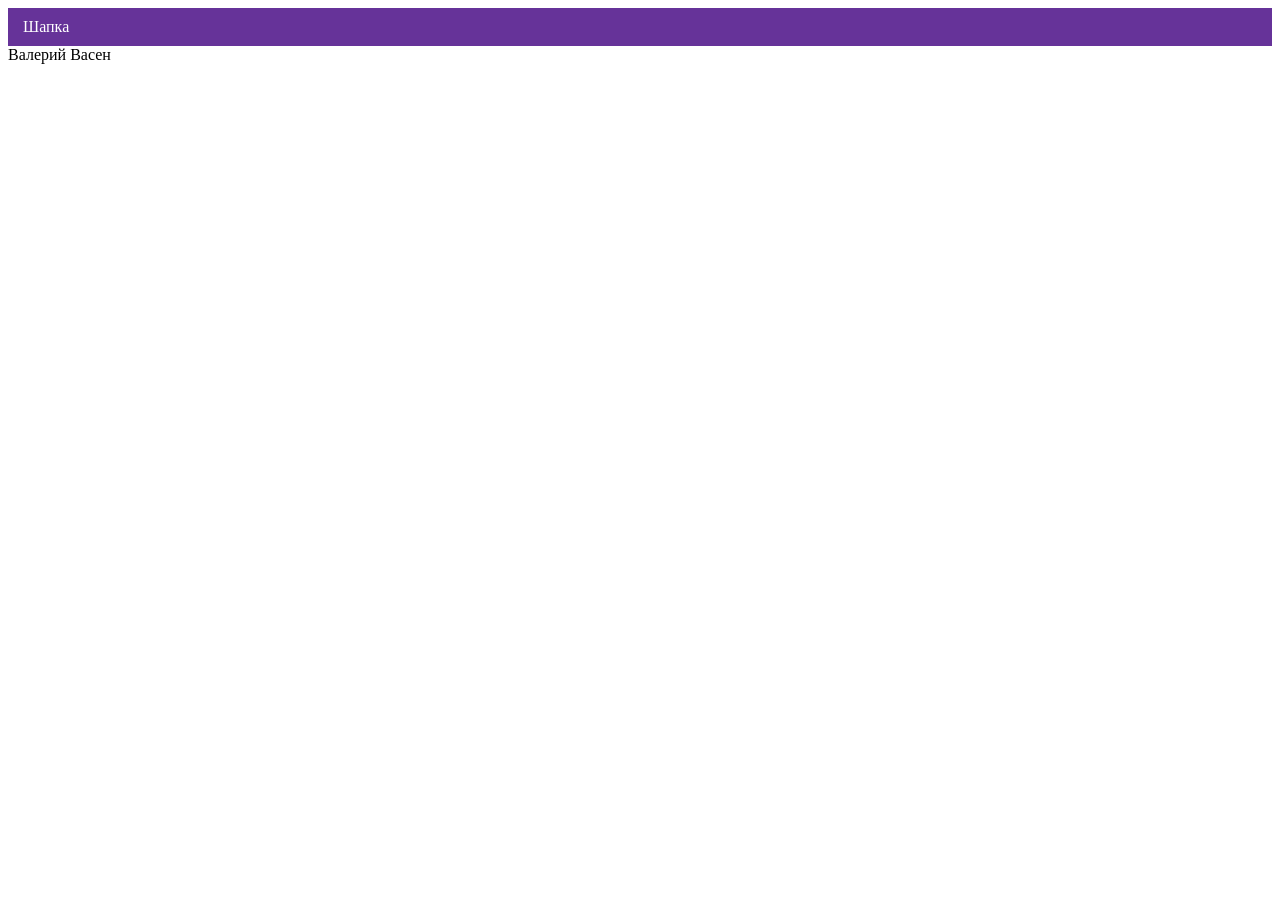
==== index.html @ cea93783 "Deploying to gh-pages from @ VASEN/367467-cat-energy-31@05f3ab53c8e9a0fcb67a0a46f48342e98d4b4947 🚀" ====
<!DOCTYPE html><html class="page" lang="ru"><head><meta charset="UTF-8"><title>Название проекта</title><meta name="viewport" content="width=device-width,initial-scale=1"><link rel="stylesheet" href="styles/styles.css"><script src="scripts/index.js" defer="defer"></script></head><body class="page__body"><header class="header">Шапка</header>Валерий Васен</body></html>
---- styles/styles.css ----
.header{color:#fff;background-color:#639;padding:10px 15px}
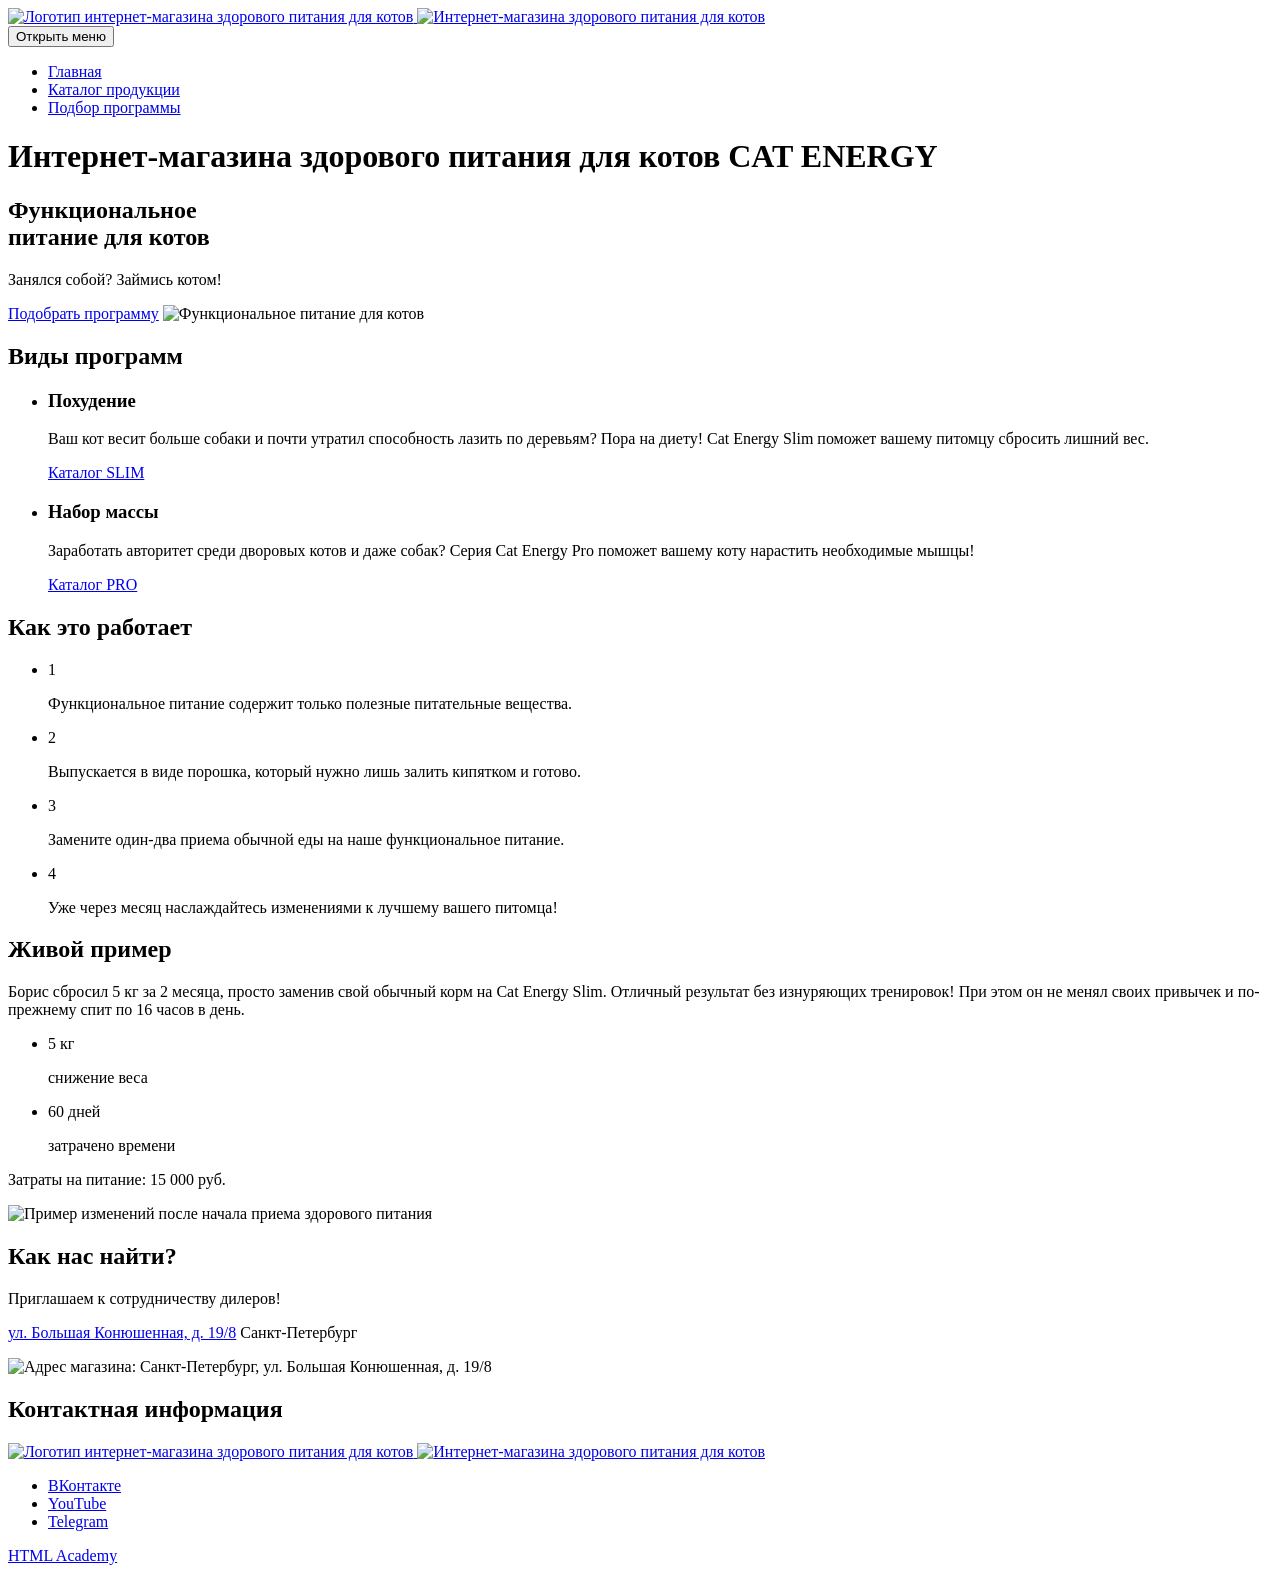
==== commit ba5033d0: "Deploying to gh-pages from @ VASEN/367467-cat-energy-31@fb0a70d2eb43302dc2d4ee3db1f9564fb17e5fbb 🚀" ====
--- a/index.html
+++ b/index.html
@@ -1 +1 @@
-<!DOCTYPE html><html class="page" lang="ru"><head><meta charset="UTF-8"><title>Название проекта</title><meta name="viewport" content="width=device-width,initial-scale=1"><link rel="stylesheet" href="styles/styles.css"><script src="scripts/index.js" defer="defer"></script></head><body class="page__body"><header class="header">Шапка</header>Валерий Васен</body></html>+<!DOCTYPE html><html class="page" lang="ru"><head><meta charset="UTF-8"><title>Интернет-магазин здорового питания для котов CAT ENERGY</title><meta name="viewport" content="width=device-width,initial-scale=1"><link rel="stylesheet" href="styles/styles.css"><script src="scripts/index.js" defer="defer"></script></head><body class="page__body"><header class="main-header"><div class="main-header__wrapper"><a class="main-header__logo logo" href="#"><img class="logo__image" src="#" width="33" height="36" alt="Логотип интернет-магазина здорового питания для котов"> <img class="logo__title" src="#" width="101" height="18" alt="Интернет-магазина здорового питания для котов"></a><nav class="main-nav"><button class="main-nav__toggle" type="button"><span class="visually-hidden">Открыть меню</span></button><ul class="main-nav__list"><li class="main-nav__item"><a class="main-nav__link main-nav__link--current" href="#">Главная</a></li><li class="main-nav__item"><a class="main-nav__link" href="catalog.html">Каталог продукции</a></li><li class="main-nav__item"><a class="main-nav__link" href="#">Подбор программы</a></li></ul></nav></div></header><main class="main-content"><h1 class="visually-hidden">Интернет-магазина здорового питания для котов CAT ENERGY</h1><section class="hero"><div class="hero__wrapper"><h2 class="hero__title">Функциональное<br>питание для котов</h2><p class="hero__text">Занялся собой? Займись котом!</p><a class="button" href="#">Подобрать программу</a> <img class="hero__image" src="#" width="280" height="270" alt="Функциональное питание для котов"></div></section><section class="programs"><div class="programs__wrapper"><h2 class="visually-hidden">Виды программ</h2><ul class="programs__list"><li class="programs__item"><h3 class="programs__title">Похудение</h3><p class="programs__text">Ваш кот весит больше собаки и почти утратил способность лазить по деревьям? Пора на диету! Cat Energy Slim поможет вашему питомцу сбросить лишний вес.</p><a class="programs__button" href="#">Каталог SLIM</a></li><li class="programs__item"><h3 class="programs__title">Набор массы</h3><p class="programs__text">Заработать авторитет среди дворовых котов и даже собак? Серия Cat Energy Pro поможет вашему коту нарастить необходимые мышцы!</p><a class="programs__button" href="#">Каталог PRO</a></li></ul></div></section><section class="description"><div class="description__wrapper"><h2 class="description__title">Как это работает</h2><ul class="description__list"><li class="description__item"><span class="description__number">1</span><p class="description__text">Функциональное питание содержит только полезные питательные вещества.</p></li><li class="description__item"><span class="description__number">2</span><p class="description__text">Выпускается в виде порошка, который нужно лишь залить кипятком и готово.</p></li><li class="description__item"><span class="description__number">3</span><p class="description__text">Замените один-два приема обычной еды на наше функциональное питание.</p></li><li class="description__item"><span class="description__number">4</span><p class="description__text">Уже через месяц наслаждайтесь изменениями к лучшему вашего питомца!</p></li></ul></div></section><section class="example"><div class="example__wrapper"><h2 class="example__title">Живой пример</h2><p class="example__text">Борис сбросил 5 кг за 2 месяца, просто заменив свой обычный корм на Cat Energy Slim. Отличный результат без изнуряющих тренировок! При этом он не менял своих привычек и по-прежнему спит по 16 часов в день.</p><div class="example__information"><ul class="example__information-list"><li class="example__information-item"><span class="example__information-value">5 кг</span><p class="example__information-label">снижение веса</p></li><li class="example__information-item"><span class="example__information-value">60 дней</span><p class="example__information-label">затрачено времени</p></li></ul><p class="example__cost">Затраты на питание: 15 000 руб.</p></div><div class="example__slider slider"><img class="slider__image" src="#" width="280" height="256" alt="Пример изменений после начала приема здорового питания"></div></div></section></main><footer class="main-footer"><section class="map"><div class="map__wrapper"><h2 class="visually-hidden">Как нас найти?</h2><div class="map__content"><p class="map__text">Приглашаем к сотрудничеству дилеров!</p><p class="map__adress"><a class="map__coordinates" href="#">ул. Большая Конюшенная, д. 19/8</a> <span class="map__city">Санкт-Петербург</span></p></div><img class="map__image" src="#" width="320" height="362" alt="Адрес магазина: Санкт-Петербург, ул. Большая Конюшенная, д. 19/8"></div></section><section class="information"><div class="wrapper"><h2 class="visually-hidden">Контактная информация</h2><div class="information__section"><a class="information__logo logo" href="#"><img class="logo__image" src="#" width="33" height="36" alt="Логотип интернет-магазина здорового питания для котов"> <img class="logo__title" src="#" width="101" height="18" alt="Интернет-магазина здорового питания для котов"></a></div><div class="information__section"><ul class="social-list"><li class="social-list__item"><a class="social-list__link" href="#">ВКонтакте</a></li><li class="social-list__item"><a class="social-list__link" href="#">YouTube</a></li><li class="social-list__item"><a class="social-list__link" href="#">Telegram</a></li></ul></div><div class="information__section"><a class="information__copyright" href="https://htmlacademy.ru/intensive/adaptive">HTML Academy</a></div></div></section></footer></body></html>
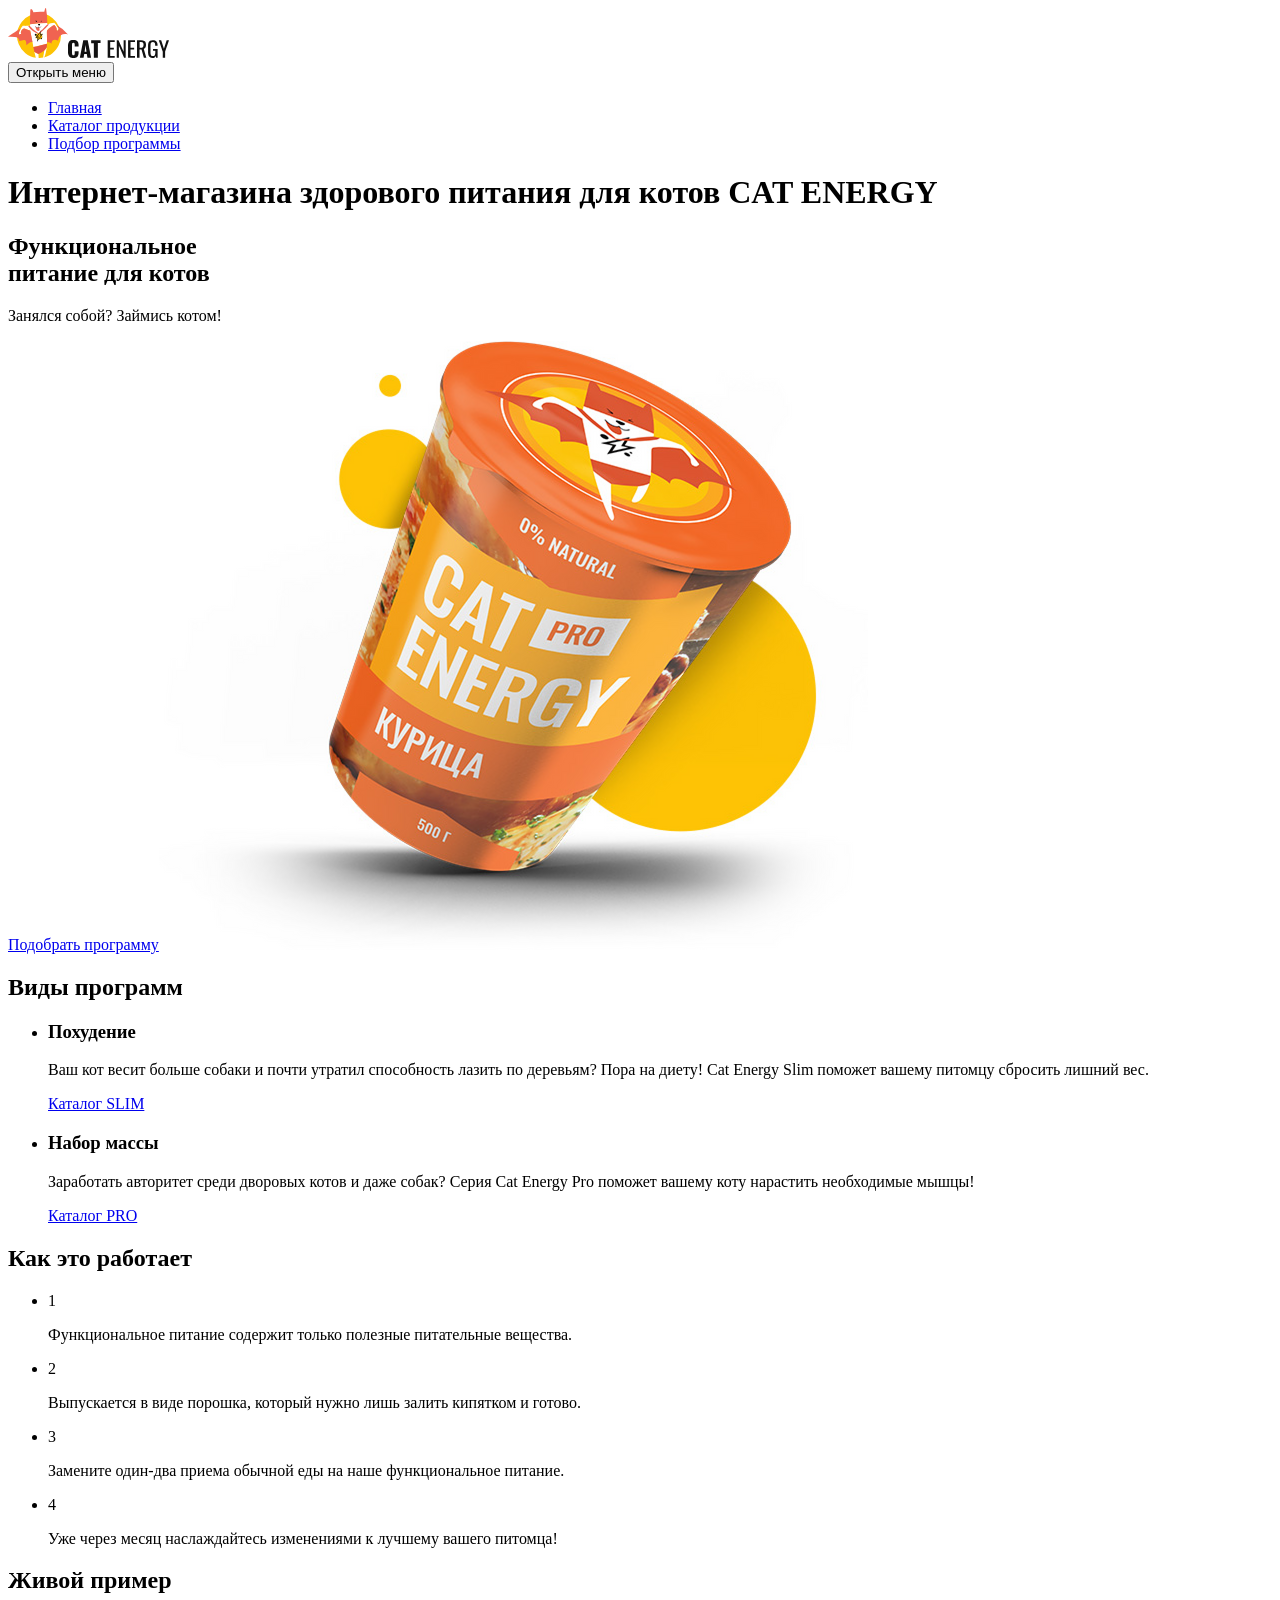
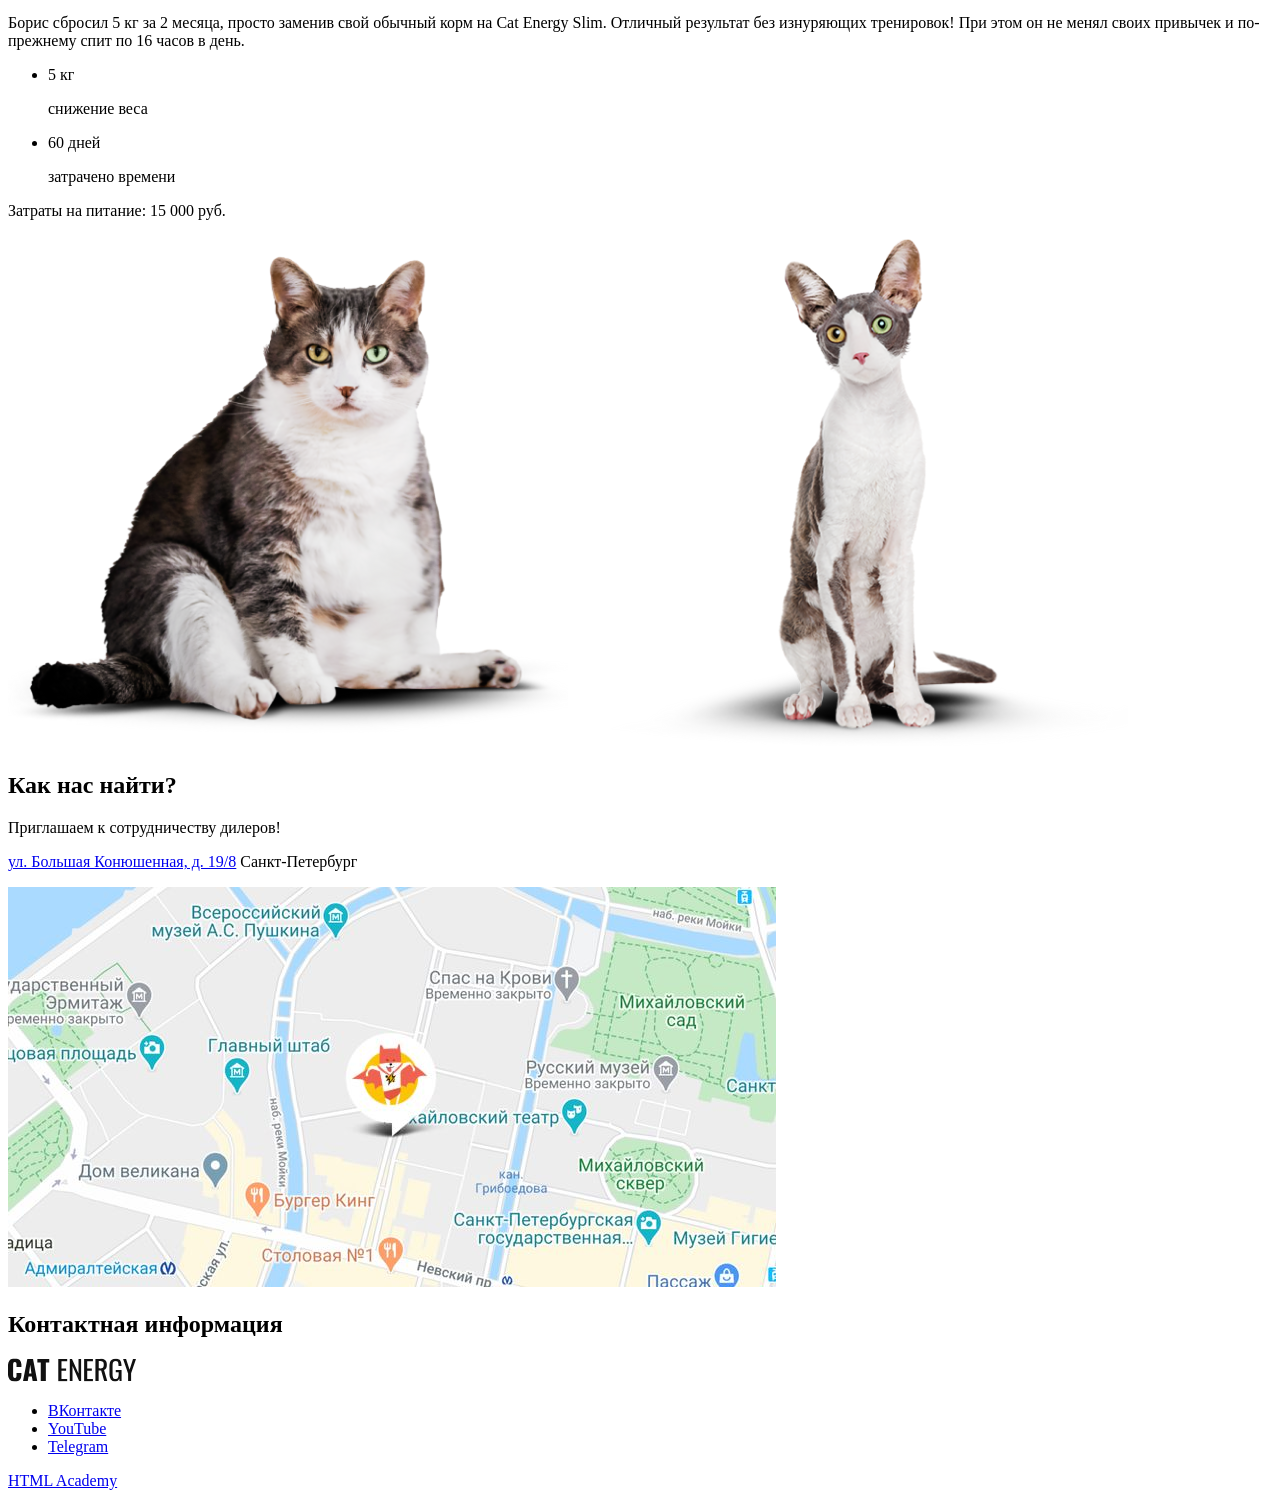
==== commit 642c91cd: "Deploying to gh-pages from @ VASEN/367467-cat-energy-31@aa758ada9e90ba3f2adc4ea0f7467de3fb6b3483 🚀" ====
--- a/index.html
+++ b/index.html
@@ -1 +1 @@
-<!DOCTYPE html><html class="page" lang="ru"><head><meta charset="UTF-8"><title>Интернет-магазин здорового питания для котов CAT ENERGY</title><meta name="viewport" content="width=device-width,initial-scale=1"><link rel="stylesheet" href="styles/styles.css"><script src="scripts/index.js" defer="defer"></script></head><body class="page__body"><header class="main-header"><div class="main-header__wrapper"><a class="main-header__logo logo" href="#"><img class="logo__image" src="#" width="33" height="36" alt="Логотип интернет-магазина здорового питания для котов"> <img class="logo__title" src="#" width="101" height="18" alt="Интернет-магазина здорового питания для котов"></a><nav class="main-nav"><button class="main-nav__toggle" type="button"><span class="visually-hidden">Открыть меню</span></button><ul class="main-nav__list"><li class="main-nav__item"><a class="main-nav__link main-nav__link--current" href="#">Главная</a></li><li class="main-nav__item"><a class="main-nav__link" href="catalog.html">Каталог продукции</a></li><li class="main-nav__item"><a class="main-nav__link" href="#">Подбор программы</a></li></ul></nav></div></header><main class="main-content"><h1 class="visually-hidden">Интернет-магазина здорового питания для котов CAT ENERGY</h1><section class="hero"><div class="hero__wrapper"><h2 class="hero__title">Функциональное<br>питание для котов</h2><p class="hero__text">Занялся собой? Займись котом!</p><a class="button" href="#">Подобрать программу</a> <img class="hero__image" src="#" width="280" height="270" alt="Функциональное питание для котов"></div></section><section class="programs"><div class="programs__wrapper"><h2 class="visually-hidden">Виды программ</h2><ul class="programs__list"><li class="programs__item"><h3 class="programs__title">Похудение</h3><p class="programs__text">Ваш кот весит больше собаки и почти утратил способность лазить по деревьям? Пора на диету! Cat Energy Slim поможет вашему питомцу сбросить лишний вес.</p><a class="programs__button" href="#">Каталог SLIM</a></li><li class="programs__item"><h3 class="programs__title">Набор массы</h3><p class="programs__text">Заработать авторитет среди дворовых котов и даже собак? Серия Cat Energy Pro поможет вашему коту нарастить необходимые мышцы!</p><a class="programs__button" href="#">Каталог PRO</a></li></ul></div></section><section class="description"><div class="description__wrapper"><h2 class="description__title">Как это работает</h2><ul class="description__list"><li class="description__item"><span class="description__number">1</span><p class="description__text">Функциональное питание содержит только полезные питательные вещества.</p></li><li class="description__item"><span class="description__number">2</span><p class="description__text">Выпускается в виде порошка, который нужно лишь залить кипятком и готово.</p></li><li class="description__item"><span class="description__number">3</span><p class="description__text">Замените один-два приема обычной еды на наше функциональное питание.</p></li><li class="description__item"><span class="description__number">4</span><p class="description__text">Уже через месяц наслаждайтесь изменениями к лучшему вашего питомца!</p></li></ul></div></section><section class="example"><div class="example__wrapper"><h2 class="example__title">Живой пример</h2><p class="example__text">Борис сбросил 5 кг за 2 месяца, просто заменив свой обычный корм на Cat Energy Slim. Отличный результат без изнуряющих тренировок! При этом он не менял своих привычек и по-прежнему спит по 16 часов в день.</p><div class="example__information"><ul class="example__information-list"><li class="example__information-item"><span class="example__information-value">5 кг</span><p class="example__information-label">снижение веса</p></li><li class="example__information-item"><span class="example__information-value">60 дней</span><p class="example__information-label">затрачено времени</p></li></ul><p class="example__cost">Затраты на питание: 15 000 руб.</p></div><div class="example__slider slider"><img class="slider__image" src="#" width="280" height="256" alt="Пример изменений после начала приема здорового питания"></div></div></section></main><footer class="main-footer"><section class="map"><div class="map__wrapper"><h2 class="visually-hidden">Как нас найти?</h2><div class="map__content"><p class="map__text">Приглашаем к сотрудничеству дилеров!</p><p class="map__adress"><a class="map__coordinates" href="#">ул. Большая Конюшенная, д. 19/8</a> <span class="map__city">Санкт-Петербург</span></p></div><img class="map__image" src="#" width="320" height="362" alt="Адрес магазина: Санкт-Петербург, ул. Большая Конюшенная, д. 19/8"></div></section><section class="information"><div class="wrapper"><h2 class="visually-hidden">Контактная информация</h2><div class="information__section"><a class="information__logo logo" href="#"><img class="logo__image" src="#" width="33" height="36" alt="Логотип интернет-магазина здорового питания для котов"> <img class="logo__title" src="#" width="101" height="18" alt="Интернет-магазина здорового питания для котов"></a></div><div class="information__section"><ul class="social-list"><li class="social-list__item"><a class="social-list__link" href="#">ВКонтакте</a></li><li class="social-list__item"><a class="social-list__link" href="#">YouTube</a></li><li class="social-list__item"><a class="social-list__link" href="#">Telegram</a></li></ul></div><div class="information__section"><a class="information__copyright" href="https://htmlacademy.ru/intensive/adaptive">HTML Academy</a></div></div></section></footer></body></html>+<!DOCTYPE html><html class="page" lang="ru"><head><meta charset="UTF-8"><title>Интернет-магазин здорового питания для котов CAT ENERGY</title><meta name="viewport" content="width=device-width,initial-scale=1"><link rel="icon" sizes="32x32" href="favicons/favicon-32x32.png"><link rel="icon" sizes="16x16" href="favicons/favicon-16x16.png"><link rel="manifest" href="favicons/manifest.webmanifest"><link rel="icon" href="favicons/favicon-svg.svg" type="image/svg+xml"><link rel="mask-icon" href="favicons/safari-pinned-tab.svg"><link rel="apple-touch-icon" sizes="180x180" href="favicons/apple-touch-icon.png"><link rel="stylesheet" href="styles/styles.css"><script src="scripts/index.js" defer="defer"></script></head><body class="page__body"><header class="main-header"><div class="main-header__wrapper"><a class="main-header__logo logo" href="#"><picture><source type="image/svg+xml" media="(min-width: 1440px)" srcset="images/logo-image-desktop.svg"><source type="image/svg+xml" media="(min-width: 768px)" srcset="images/logo-image-tablet.svg" width="60" height="50"><img class="logo__image" src="images/logo-image-mobile.svg" width="33" height="36" alt="Логотип интернет-магазина здорового питания для котов"></picture><img class="logo__title" src="images/logo-text.svg" width="101" height="18" alt="Интернет-магазина здорового питания для котов"></a><nav class="main-nav"><button class="main-nav__toggle" type="button"><span class="visually-hidden">Открыть меню</span></button><ul class="main-nav__list"><li class="main-nav__item"><a class="main-nav__link main-nav__link--current" href="#">Главная</a></li><li class="main-nav__item"><a class="main-nav__link" href="catalog.html">Каталог продукции</a></li><li class="main-nav__item"><a class="main-nav__link" href="#">Подбор программы</a></li></ul></nav></div></header><main class="main-content"><h1 class="visually-hidden">Интернет-магазина здорового питания для котов CAT ENERGY</h1><section class="hero"><div class="hero__wrapper"><h2 class="hero__title">Функциональное<br>питание для котов</h2><p class="hero__text">Занялся собой? Займись котом!</p><a class="button" href="#">Подобрать программу</a><picture><source type="image/png" media="(min-width: 1440px)" srcset="images/hero-image-desktop@1x.png, images/hero-image-desktop@2x.png 2x" width="552" height="499"><source type="image/png" media="(min-width: 768px)" srcset="images/hero-image-tablet@1x.png, images/hero-image-tablet@2x.png 2x" width="709" height="609"><img class="hero__image" src="images/hero-image-mobile@1x.png" srcset="images/hero-image-mobile@2x.png 2x" width="280" height="270" alt="Функциональное питание для котов"></picture></div></section><section class="programs"><div class="programs__wrapper"><h2 class="visually-hidden">Виды программ</h2><ul class="programs__list"><li class="programs__item"><h3 class="programs__title">Похудение</h3><p class="programs__text">Ваш кот весит больше собаки и почти утратил способность лазить по деревьям? Пора на диету! Cat Energy Slim поможет вашему питомцу сбросить лишний вес.</p><a class="programs__button" href="#">Каталог SLIM</a></li><li class="programs__item"><h3 class="programs__title">Набор массы</h3><p class="programs__text">Заработать авторитет среди дворовых котов и даже собак? Серия Cat Energy Pro поможет вашему коту нарастить необходимые мышцы!</p><a class="programs__button" href="#">Каталог PRO</a></li></ul></div></section><section class="description"><div class="description__wrapper"><h2 class="description__title">Как это работает</h2><ul class="description__list"><li class="description__item"><span class="description__number">1</span><p class="description__text">Функциональное питание содержит только полезные питательные вещества.</p></li><li class="description__item"><span class="description__number">2</span><p class="description__text">Выпускается в виде порошка, который нужно лишь залить кипятком и готово.</p></li><li class="description__item"><span class="description__number">3</span><p class="description__text">Замените один-два приема обычной еды на наше функциональное питание.</p></li><li class="description__item"><span class="description__number">4</span><p class="description__text">Уже через месяц наслаждайтесь изменениями к лучшему вашего питомца!</p></li></ul></div></section><section class="example"><div class="example__wrapper"><h2 class="example__title">Живой пример</h2><p class="example__text">Борис сбросил 5 кг за 2 месяца, просто заменив свой обычный корм на Cat Energy Slim. Отличный результат без изнуряющих тренировок! При этом он не менял своих привычек и по-прежнему спит по 16 часов в день.</p><div class="example__information"><ul class="example__information-list"><li class="example__information-item"><span class="example__information-value">5 кг</span><p class="example__information-label">снижение веса</p></li><li class="example__information-item"><span class="example__information-value">60 дней</span><p class="example__information-label">затрачено времени</p></li></ul><p class="example__cost">Затраты на питание: 15 000 руб.</p></div><div class="example__slider slider"><picture><source type="image/png" media="(min-width: 768px)" srcset="images/slider-before@1x.png, images/slider-before@2x.png 2x" width="560" height="512"><img class="slider__image slider__image--before" src="images/slider-before-mobile@1x.png" srcset="images/slider-before-mobile@2x.png 2x" width="280" height="256" alt="Пример изменений после начала приема здорового питания"></picture><picture><source type="image/png" media="(min-width: 768px)" srcset="images/slider-after@1x.png, images/slider-after@2x.png 2x" width="560" height="512"><img class="slider__image slider__image--after" src="images/slider-after-mobile@1x.png" srcset="images/slider-after-mobile@2x.png 2x" width="280" height="256" alt="Пример изменений после начала приема здорового питания"></picture></div></div></section></main><footer class="main-footer"><section class="map"><div class="map__wrapper"><h2 class="visually-hidden">Как нас найти?</h2><div class="map__content"><p class="map__text">Приглашаем к сотрудничеству дилеров!</p><p class="map__adress"><a class="map__coordinates" href="#">ул. Большая Конюшенная, д. 19/8</a> <span class="map__city">Санкт-Петербург</span></p></div><picture><source type="image/jpeg" media="(min-width: 1440px)" srcset="images/map@1x.jpg, images/map@2x.jpg 2x" width="1440" height="400"><source type="image/jpeg" media="(min-width: 768px)" srcset="images/map-tablet@1x.jpg, images/map-tablet@2x.jpg 2x" width="768" height="400"><img class="map__image" src="images/map-mobile@1x.jpg" srcset="images/map-mobile@2x.jpg 2x" width="320" height="362" alt="Адрес магазина: Санкт-Петербург, ул. Большая Конюшенная, д. 19/8"></picture></div></section><section class="information"><div class="wrapper"><h2 class="visually-hidden">Контактная информация</h2><div class="information__section"><a class="information__logo logo" href="#"><img class="logo__title" src="images/logo-text.svg" width="128" height="24" alt="Интернет-магазина здорового питания для котов"></a></div><div class="information__section"><ul class="social-list"><li class="social-list__item"><a class="social-list__link" href="#">ВКонтакте</a></li><li class="social-list__item"><a class="social-list__link" href="#">YouTube</a></li><li class="social-list__item"><a class="social-list__link" href="#">Telegram</a></li></ul></div><div class="information__section"><a class="information__copyright" href="https://htmlacademy.ru/intensive/adaptive">HTML Academy</a></div></div></section></footer></body></html>
--- a/styles/styles.css
+++ b/styles/styles.css
@@ -1 +1 @@
-.header{color:#fff;background-color:#639;padding:10px 15px}+.header{color:#fff;background-color:#639;padding:10px 15px}@media (width>=1440px){.logo__title{width:118px;height:21px}}
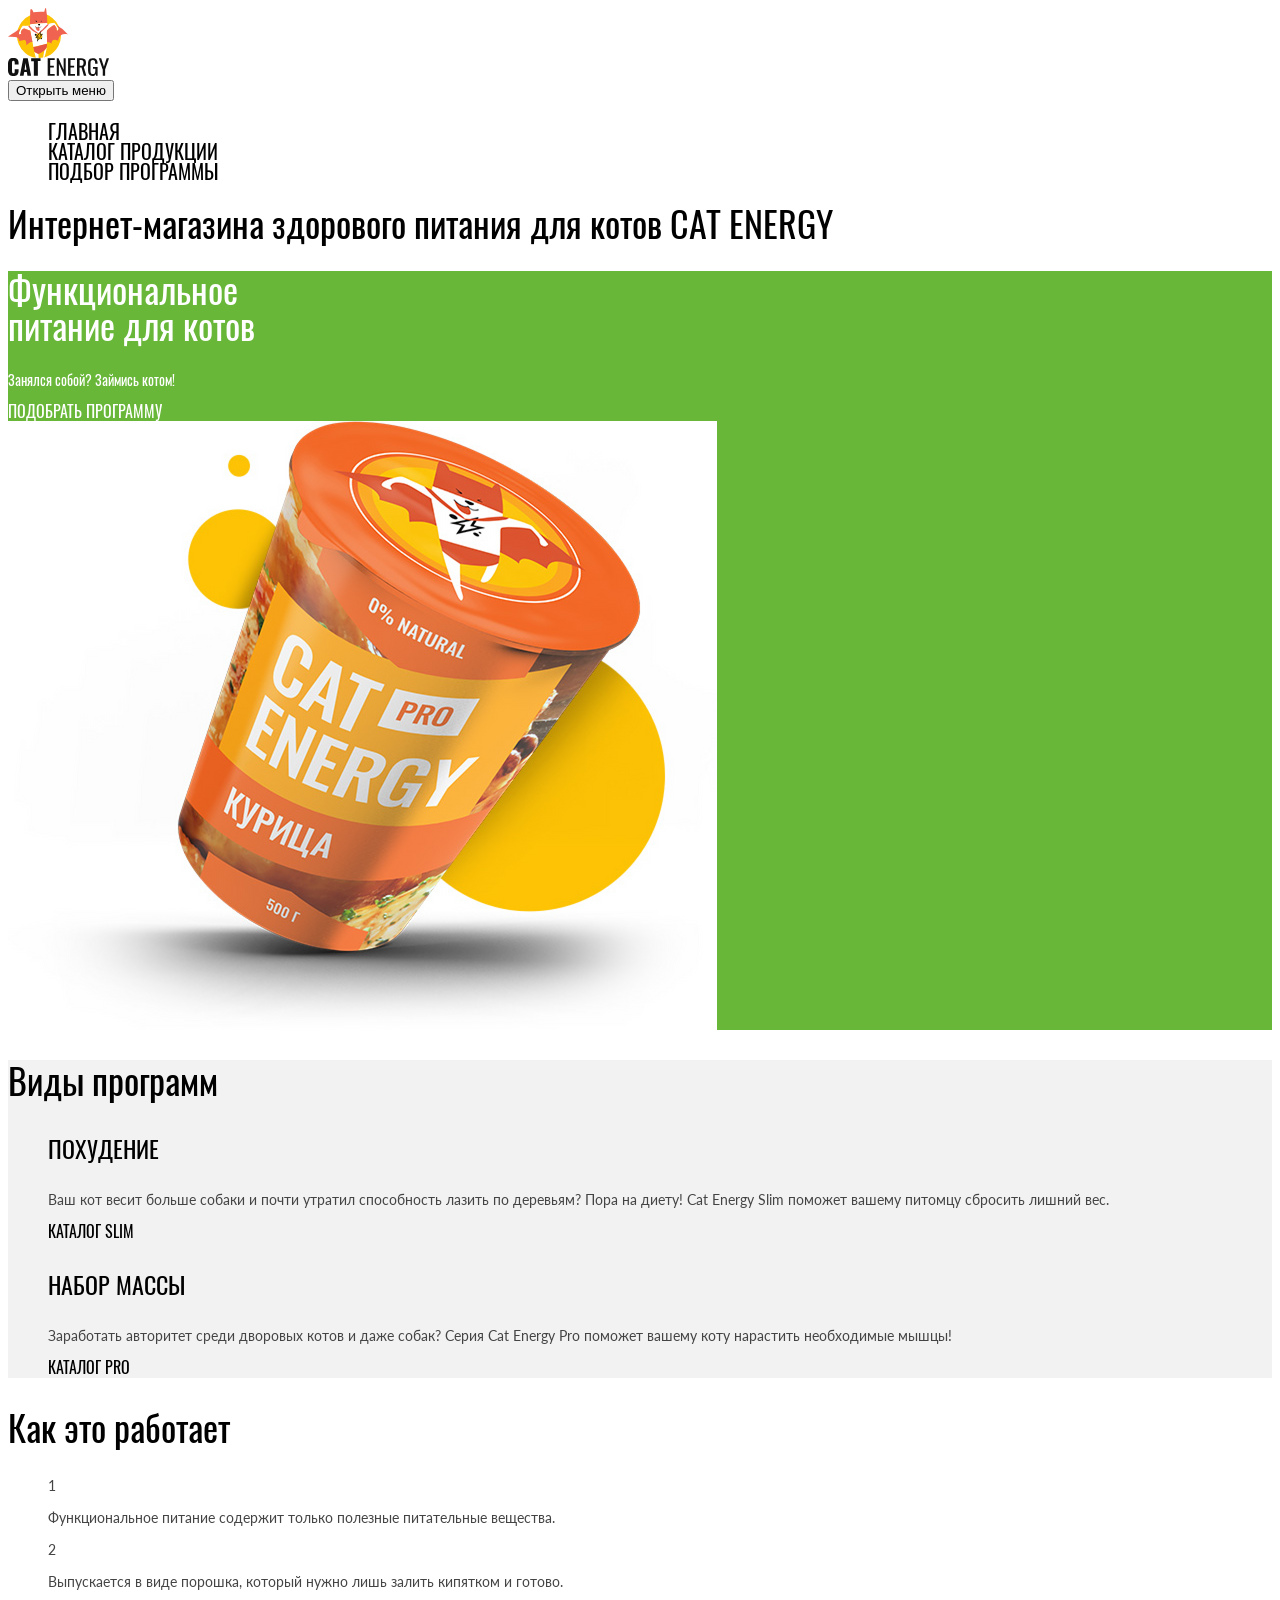
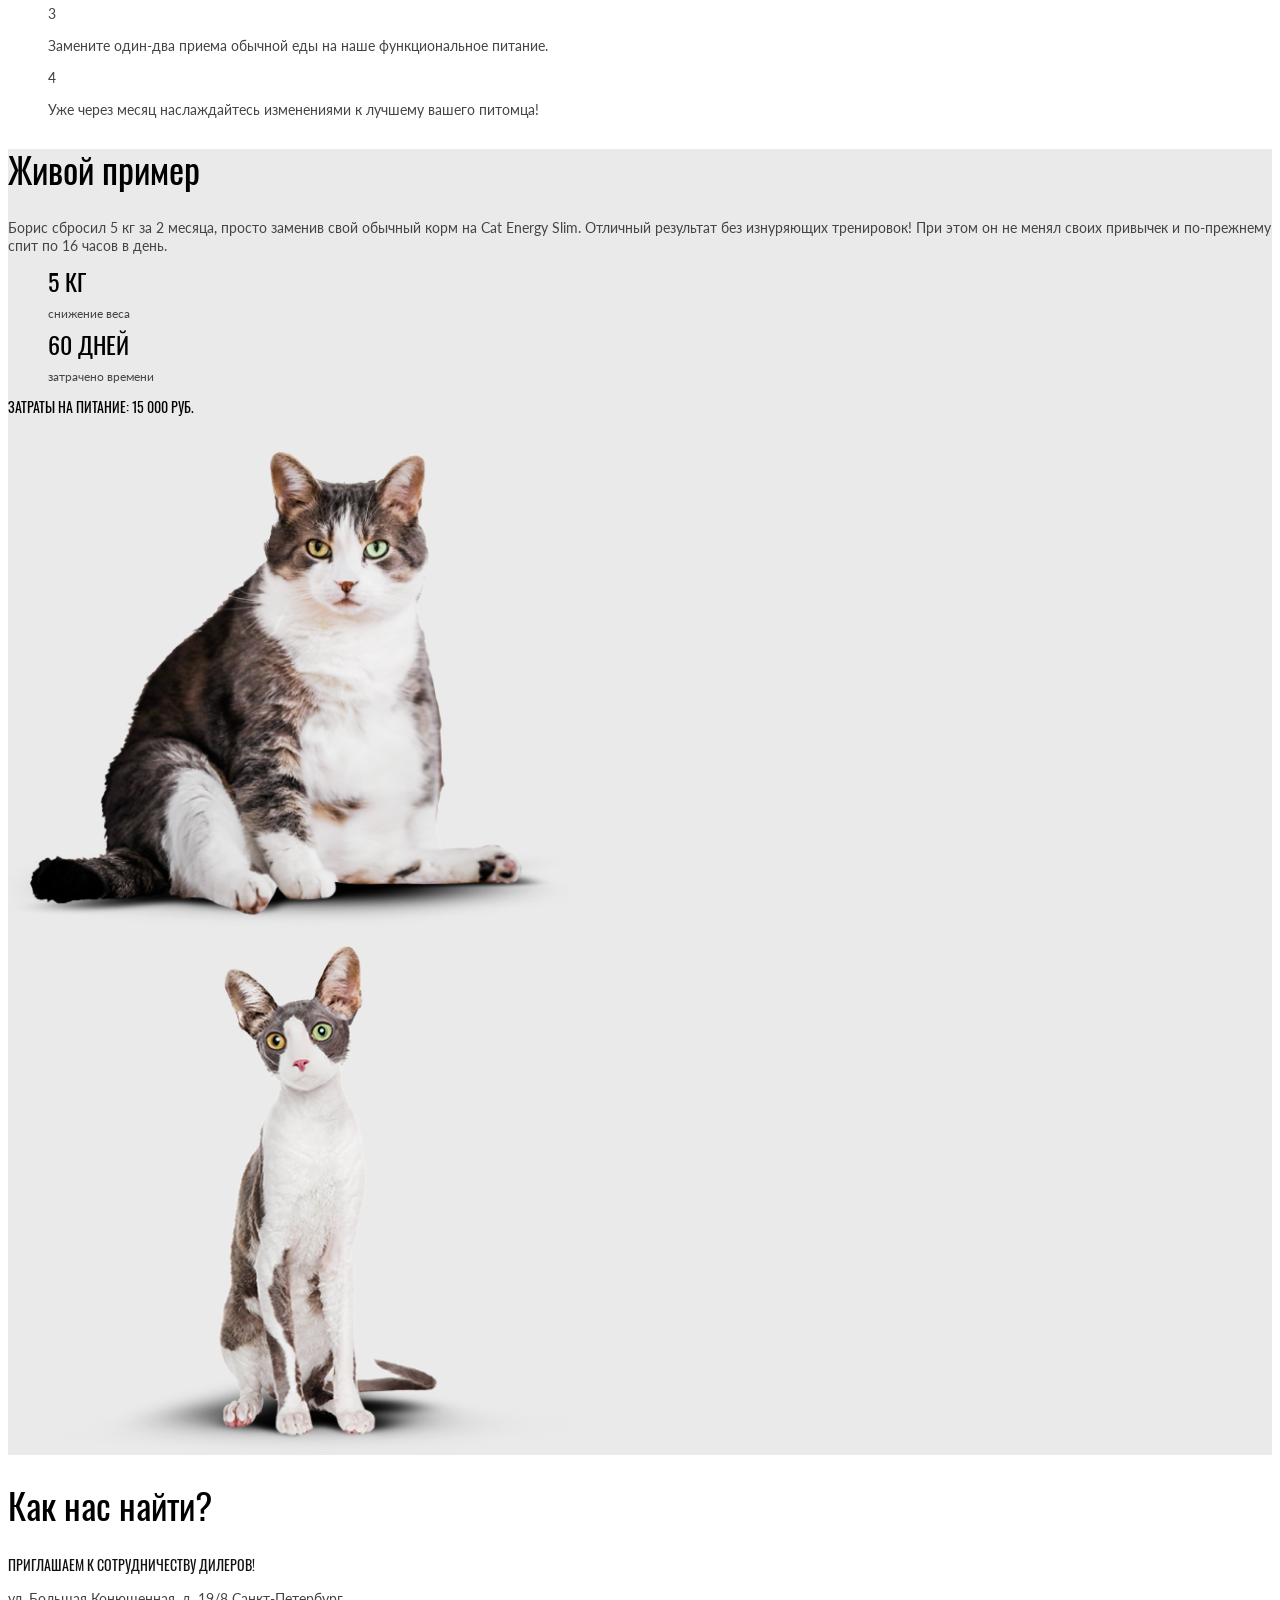
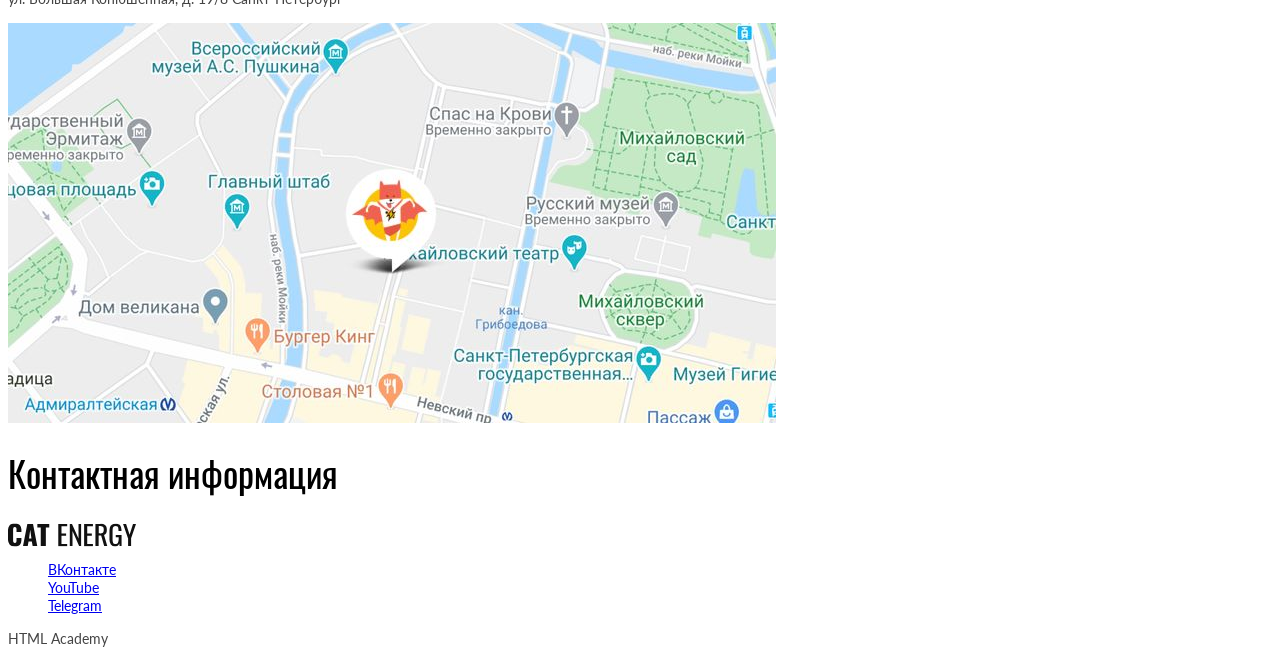
==== commit f50cca92: "Deploying to gh-pages from @ VASEN/367467-cat-energy-31@7f1564db93f5da9c02af5f74f9957cc10368e689 🚀" ====
--- a/index.html
+++ b/index.html
@@ -1 +1 @@
-<!DOCTYPE html><html class="page" lang="ru"><head><meta charset="UTF-8"><title>Интернет-магазин здорового питания для котов CAT ENERGY</title><meta name="viewport" content="width=device-width,initial-scale=1"><link rel="icon" sizes="32x32" href="favicons/favicon-32x32.png"><link rel="icon" sizes="16x16" href="favicons/favicon-16x16.png"><link rel="manifest" href="favicons/manifest.webmanifest"><link rel="icon" href="favicons/favicon-svg.svg" type="image/svg+xml"><link rel="mask-icon" href="favicons/safari-pinned-tab.svg"><link rel="apple-touch-icon" sizes="180x180" href="favicons/apple-touch-icon.png"><link rel="stylesheet" href="styles/styles.css"><script src="scripts/index.js" defer="defer"></script></head><body class="page__body"><header class="main-header"><div class="main-header__wrapper"><a class="main-header__logo logo" href="#"><picture><source type="image/svg+xml" media="(min-width: 1440px)" srcset="images/logo-image-desktop.svg"><source type="image/svg+xml" media="(min-width: 768px)" srcset="images/logo-image-tablet.svg" width="60" height="50"><img class="logo__image" src="images/logo-image-mobile.svg" width="33" height="36" alt="Логотип интернет-магазина здорового питания для котов"></picture><img class="logo__title" src="images/logo-text.svg" width="101" height="18" alt="Интернет-магазина здорового питания для котов"></a><nav class="main-nav"><button class="main-nav__toggle" type="button"><span class="visually-hidden">Открыть меню</span></button><ul class="main-nav__list"><li class="main-nav__item"><a class="main-nav__link main-nav__link--current" href="#">Главная</a></li><li class="main-nav__item"><a class="main-nav__link" href="catalog.html">Каталог продукции</a></li><li class="main-nav__item"><a class="main-nav__link" href="#">Подбор программы</a></li></ul></nav></div></header><main class="main-content"><h1 class="visually-hidden">Интернет-магазина здорового питания для котов CAT ENERGY</h1><section class="hero"><div class="hero__wrapper"><h2 class="hero__title">Функциональное<br>питание для котов</h2><p class="hero__text">Занялся собой? Займись котом!</p><a class="button" href="#">Подобрать программу</a><picture><source type="image/png" media="(min-width: 1440px)" srcset="images/hero-image-desktop@1x.png, images/hero-image-desktop@2x.png 2x" width="552" height="499"><source type="image/png" media="(min-width: 768px)" srcset="images/hero-image-tablet@1x.png, images/hero-image-tablet@2x.png 2x" width="709" height="609"><img class="hero__image" src="images/hero-image-mobile@1x.png" srcset="images/hero-image-mobile@2x.png 2x" width="280" height="270" alt="Функциональное питание для котов"></picture></div></section><section class="programs"><div class="programs__wrapper"><h2 class="visually-hidden">Виды программ</h2><ul class="programs__list"><li class="programs__item"><h3 class="programs__title">Похудение</h3><p class="programs__text">Ваш кот весит больше собаки и почти утратил способность лазить по деревьям? Пора на диету! Cat Energy Slim поможет вашему питомцу сбросить лишний вес.</p><a class="programs__button" href="#">Каталог SLIM</a></li><li class="programs__item"><h3 class="programs__title">Набор массы</h3><p class="programs__text">Заработать авторитет среди дворовых котов и даже собак? Серия Cat Energy Pro поможет вашему коту нарастить необходимые мышцы!</p><a class="programs__button" href="#">Каталог PRO</a></li></ul></div></section><section class="description"><div class="description__wrapper"><h2 class="description__title">Как это работает</h2><ul class="description__list"><li class="description__item"><span class="description__number">1</span><p class="description__text">Функциональное питание содержит только полезные питательные вещества.</p></li><li class="description__item"><span class="description__number">2</span><p class="description__text">Выпускается в виде порошка, который нужно лишь залить кипятком и готово.</p></li><li class="description__item"><span class="description__number">3</span><p class="description__text">Замените один-два приема обычной еды на наше функциональное питание.</p></li><li class="description__item"><span class="description__number">4</span><p class="description__text">Уже через месяц наслаждайтесь изменениями к лучшему вашего питомца!</p></li></ul></div></section><section class="example"><div class="example__wrapper"><h2 class="example__title">Живой пример</h2><p class="example__text">Борис сбросил 5 кг за 2 месяца, просто заменив свой обычный корм на Cat Energy Slim. Отличный результат без изнуряющих тренировок! При этом он не менял своих привычек и по-прежнему спит по 16 часов в день.</p><div class="example__information"><ul class="example__information-list"><li class="example__information-item"><span class="example__information-value">5 кг</span><p class="example__information-label">снижение веса</p></li><li class="example__information-item"><span class="example__information-value">60 дней</span><p class="example__information-label">затрачено времени</p></li></ul><p class="example__cost">Затраты на питание: 15 000 руб.</p></div><div class="example__slider slider"><picture><source type="image/png" media="(min-width: 768px)" srcset="images/slider-before@1x.png, images/slider-before@2x.png 2x" width="560" height="512"><img class="slider__image slider__image--before" src="images/slider-before-mobile@1x.png" srcset="images/slider-before-mobile@2x.png 2x" width="280" height="256" alt="Пример изменений после начала приема здорового питания"></picture><picture><source type="image/png" media="(min-width: 768px)" srcset="images/slider-after@1x.png, images/slider-after@2x.png 2x" width="560" height="512"><img class="slider__image slider__image--after" src="images/slider-after-mobile@1x.png" srcset="images/slider-after-mobile@2x.png 2x" width="280" height="256" alt="Пример изменений после начала приема здорового питания"></picture></div></div></section></main><footer class="main-footer"><section class="map"><div class="map__wrapper"><h2 class="visually-hidden">Как нас найти?</h2><div class="map__content"><p class="map__text">Приглашаем к сотрудничеству дилеров!</p><p class="map__adress"><a class="map__coordinates" href="#">ул. Большая Конюшенная, д. 19/8</a> <span class="map__city">Санкт-Петербург</span></p></div><picture><source type="image/jpeg" media="(min-width: 1440px)" srcset="images/map@1x.jpg, images/map@2x.jpg 2x" width="1440" height="400"><source type="image/jpeg" media="(min-width: 768px)" srcset="images/map-tablet@1x.jpg, images/map-tablet@2x.jpg 2x" width="768" height="400"><img class="map__image" src="images/map-mobile@1x.jpg" srcset="images/map-mobile@2x.jpg 2x" width="320" height="362" alt="Адрес магазина: Санкт-Петербург, ул. Большая Конюшенная, д. 19/8"></picture></div></section><section class="information"><div class="wrapper"><h2 class="visually-hidden">Контактная информация</h2><div class="information__section"><a class="information__logo logo" href="#"><img class="logo__title" src="images/logo-text.svg" width="128" height="24" alt="Интернет-магазина здорового питания для котов"></a></div><div class="information__section"><ul class="social-list"><li class="social-list__item"><a class="social-list__link" href="#">ВКонтакте</a></li><li class="social-list__item"><a class="social-list__link" href="#">YouTube</a></li><li class="social-list__item"><a class="social-list__link" href="#">Telegram</a></li></ul></div><div class="information__section"><a class="information__copyright" href="https://htmlacademy.ru/intensive/adaptive">HTML Academy</a></div></div></section></footer></body></html>+<!DOCTYPE html><html class="page" lang="ru"><head><meta charset="UTF-8"><title>Интернет-магазин здорового питания для котов CAT ENERGY</title><meta name="viewport" content="width=device-width,initial-scale=1"><link rel="icon" sizes="32x32" href="favicons/favicon-32x32.png"><link rel="icon" sizes="16x16" href="favicons/favicon-16x16.png"><link rel="manifest" href="favicons/manifest.webmanifest"><link rel="icon" href="favicons/favicon-svg.svg" type="image/svg+xml"><link rel="mask-icon" href="favicons/safari-pinned-tab.svg"><link rel="apple-touch-icon" sizes="180x180" href="favicons/apple-touch-icon.png"><link rel="stylesheet" href="styles/styles.css"><script src="scripts/index.js" defer="defer"></script></head><body class="page__body"><header class="main-header"><div class="main-header__wrapper"><a class="main-header__logo logo" href="#"><picture><source type="image/svg+xml" media="(min-width: 1440px)" srcset="images/logo-image-desktop.svg"><source type="image/svg+xml" media="(min-width: 768px)" srcset="images/logo-image-tablet.svg" width="60" height="50"><img class="logo__image" src="images/logo-image-mobile.svg" width="33" height="36" alt="Логотип интернет-магазина здорового питания для котов"></picture><img class="logo__title" src="images/logo-text.svg" width="101" height="18" alt="Интернет-магазина здорового питания для котов"></a><nav class="main-nav"><button class="main-nav__toggle" type="button"><span class="visually-hidden">Открыть меню</span></button><ul class="main-nav__list"><li class="main-nav__item"><a class="main-nav__link main-nav__link--current" href="#">Главная</a></li><li class="main-nav__item"><a class="main-nav__link" href="catalog.html">Каталог продукции</a></li><li class="main-nav__item"><a class="main-nav__link" href="#">Подбор программы</a></li></ul></nav></div></header><main class="main-content"><h1 class="main-content__title visually-hidden">Интернет-магазина здорового питания для котов CAT ENERGY</h1><section class="hero"><div class="hero__wrapper"><h2 class="hero__title">Функциональное<br>питание для котов</h2><p class="hero__text">Занялся собой? Займись котом!</p><a class="button" href="#">Подобрать программу</a><picture><source type="image/png" media="(min-width: 1440px)" srcset="images/hero-image-desktop@1x.png, images/hero-image-desktop@2x.png 2x" width="552" height="499"><source type="image/png" media="(min-width: 768px)" srcset="images/hero-image-tablet@1x.png, images/hero-image-tablet@2x.png 2x" width="709" height="609"><img class="hero__image" src="images/hero-image-mobile@1x.png" srcset="images/hero-image-mobile@2x.png 2x" width="280" height="270" alt="Функциональное питание для котов"></picture></div></section><section class="programs"><div class="programs__wrapper"><h2 class="section-title visually-hidden">Виды программ</h2><ul class="programs__list"><li class="programs__item"><h3 class="programs__title">Похудение</h3><p class="programs__text">Ваш кот весит больше собаки и почти утратил способность лазить по деревьям? Пора на диету! Cat Energy Slim поможет вашему питомцу сбросить лишний вес.</p><a class="programs__button button" href="#">Каталог SLIM</a></li><li class="programs__item"><h3 class="programs__title">Набор массы</h3><p class="programs__text">Заработать авторитет среди дворовых котов и даже собак? Серия Cat Energy Pro поможет вашему коту нарастить необходимые мышцы!</p><a class="programs__button button" href="#">Каталог PRO</a></li></ul></div></section><section class="description"><div class="description__wrapper"><h2 class="description__title section-title">Как это работает</h2><ul class="description__list"><li class="description__item"><span class="description__number">1</span><p class="description__text">Функциональное питание содержит только полезные питательные вещества.</p></li><li class="description__item"><span class="description__number">2</span><p class="description__text">Выпускается в виде порошка, который нужно лишь залить кипятком и готово.</p></li><li class="description__item"><span class="description__number">3</span><p class="description__text">Замените один-два приема обычной еды на наше функциональное питание.</p></li><li class="description__item"><span class="description__number">4</span><p class="description__text">Уже через месяц наслаждайтесь изменениями к лучшему вашего питомца!</p></li></ul></div></section><section class="example"><div class="example__wrapper"><h2 class="example__title section-title">Живой пример</h2><p class="example__text">Борис сбросил 5 кг за 2 месяца, просто заменив свой обычный корм на Cat Energy Slim. Отличный результат без изнуряющих тренировок! При этом он не менял своих привычек и по-прежнему спит по 16 часов в день.</p><div class="example__information"><ul class="example__information-list"><li class="example__information-item"><span class="example__information-value">5 кг</span><p class="example__information-label">снижение веса</p></li><li class="example__information-item"><span class="example__information-value">60 дней</span><p class="example__information-label">затрачено времени</p></li></ul><p class="example__cost">Затраты на питание: 15 000 руб.</p></div><div class="example__slider slider"><picture><source type="image/png" media="(min-width: 768px)" srcset="images/slider-before@1x.png, images/slider-before@2x.png 2x" width="560" height="512"><img class="slider__image slider__image--before" src="images/slider-before-mobile@1x.png" srcset="images/slider-before-mobile@2x.png 2x" width="280" height="256" alt="Пример изменений после начала приема здорового питания"></picture><picture><source type="image/png" media="(min-width: 768px)" srcset="images/slider-after@1x.png, images/slider-after@2x.png 2x" width="560" height="512"><img class="slider__image slider__image--after" src="images/slider-after-mobile@1x.png" srcset="images/slider-after-mobile@2x.png 2x" width="280" height="256" alt="Пример изменений после начала приема здорового питания"></picture></div></div></section></main><footer class="main-footer"><section class="map"><div class="map__wrapper"><h2 class="section-title visually-hidden">Как нас найти?</h2><div class="map__content"><p class="map__text">Приглашаем к сотрудничеству дилеров!</p><p class="map__adress"><a class="map__coordinates" href="#">ул. Большая Конюшенная, д. 19/8</a> <span class="map__city">Санкт-Петербург</span></p></div><picture><source type="image/jpeg" media="(min-width: 1440px)" srcset="images/map@1x.jpg, images/map@2x.jpg 2x" width="1440" height="400"><source type="image/jpeg" media="(min-width: 768px)" srcset="images/map-tablet@1x.jpg, images/map-tablet@2x.jpg 2x" width="768" height="400"><img class="map__image" src="images/map-mobile@1x.jpg" srcset="images/map-mobile@2x.jpg 2x" width="320" height="362" alt="Адрес магазина: Санкт-Петербург, ул. Большая Конюшенная, д. 19/8"></picture></div></section><section class="information"><div class="information__wrapper"><h2 class="section-title visually-hidden">Контактная информация</h2><div class="information__section"><a class="information__logo logo" href="#"><img class="logo__title" src="images/logo-text.svg" width="128" height="24" alt="Интернет-магазина здорового питания для котов"></a></div><div class="information__section"><ul class="social-list"><li class="social-list__item"><a class="social-list__link" href="#">ВКонтакте</a></li><li class="social-list__item"><a class="social-list__link" href="#">YouTube</a></li><li class="social-list__item"><a class="social-list__link" href="#">Telegram</a></li></ul></div><div class="information__section"><a class="information__copyright" href="https://htmlacademy.ru/intensive/adaptive">HTML Academy</a></div></div></section></footer></body></html>
--- a/styles/styles.css
+++ b/styles/styles.css
@@ -1 +1 @@
-.header{color:#fff;background-color:#639;padding:10px 15px}@media (width>=1440px){.logo__title{width:118px;height:21px}}+@font-face{font-family:Oswald;font-weight:400;font-style:normal;font-display:swap;src:url(../fonts/oswald/oswaldregular.woff2)format("woff2")}@font-face{font-family:Oswald;font-weight:700;font-style:normal;font-display:swap;src:url(../fonts/oswald/oswaldregular.woff2)format("woff2")}@font-face{font-family:Lato;font-weight:400;font-style:normal;font-display:swap;src:url(../fonts/lato/Lato-Regular.woff2)format("woff2")}@font-face{font-family:Lato;font-weight:700;font-style:normal;font-display:swap;src:url(../fonts/lato/Lato-Regular.woff2)format("woff2")}*,:before,:after{box-sizing:border-box}body{color:#444;background-color:#fff;font-family:Lato,sans-serif;font-size:14px;font-weight:400;line-height:18px}img{display:block}.button{color:#fff;text-transform:uppercase;background-color:#68b738;border:none;font-family:Oswald,sans-serif;font-size:16px;font-weight:400;line-height:20px;text-decoration:none}.section-title{color:#000;font-family:Oswald,sans-serif;font-size:36px;font-weight:400;line-height:40px}.main-header{background-color:#fff}@media (width>=1440px){.logo__title{width:118px;height:21px}}.main-nav{color:#000;font-family:Oswald,sans-serif;font-size:20px;font-weight:400;line-height:20px}.main-nav__list{list-style:none}.main-nav__link{text-transform:uppercase;color:#000;text-decoration:none}.main-content__title{color:#000;font-family:Oswald,sans-serif;font-size:36px;font-weight:400;line-height:36px}.hero{color:#fff;background-color:#68b738;font-family:Oswald,sans-serif;font-size:14px;font-weight:400;line-height:14px}.hero__title{font-size:36px;line-height:36px}.programs__wrapper{background-color:#f2f2f2}.programs__list{list-style:none}.programs__title{color:#000;text-transform:uppercase;font-family:Oswald,sans-serif;font-size:24px;font-weight:400;line-height:37px}.programs__button{color:#000;background-color:#0000;line-height:16px}.description__list{list-style:none}.example__wrapper{background-color:#eaeaea}.example__information-list{list-style:none}.example__information-value{color:#000;text-transform:uppercase;font-family:Oswald,sans-serif;font-size:24px;font-weight:400;line-height:24px}.example__information-label{font-size:12px;line-height:12px}.example__cost{color:#000;text-transform:uppercase;font-family:Oswald,sans-serif;font-size:14px;font-weight:400;line-height:20px}.map__text{color:#111;text-transform:uppercase;font-family:Oswald,sans-serif;font-size:14px;font-weight:400;line-height:20px}.map__adress{line-height:20px}.map__coordinates{color:#444;text-decoration:none}.information__copyright{color:#444;line-height:20px;text-decoration:none}.social-list,.catalog__list{list-style:none}.card{color:#444;font-family:Lato,sans-serif;font-size:12px;font-weight:400;line-height:16px}.card__title{color:#222;font-family:Oswald,sans-serif;font-size:16px;font-weight:400;line-height:20px}.show-more__title{color:#111;text-transform:uppercase;font-family:Oswald,sans-serif;font-size:16px;font-weight:400;line-height:20px}.show-more__text{font-size:12px;line-height:16px}.show-more__button{color:#111;background-color:#f2f2f2}.other-goods__title{font-size:24px;line-height:24px}.other-goods__list{list-style:none}.other-goods .card__options{font-size:14px;line-height:14px}.other-goods .card__title{text-transform:uppercase;line-height:16px}.other-goods__promo{color:#fff;background-color:#68b738;font-size:14px;line-height:18px}.subscribe__title{font-size:24px;line-height:24px}.subscribe__text{color:#000;font-family:Oswald,sans-serif;font-size:16px;font-weight:400;line-height:24px}.subscribe__email::placeholder{color:#444;text-transform:uppercase;font-family:Oswald,sans-serif;font-size:20px;font-weight:400;line-height:30px}
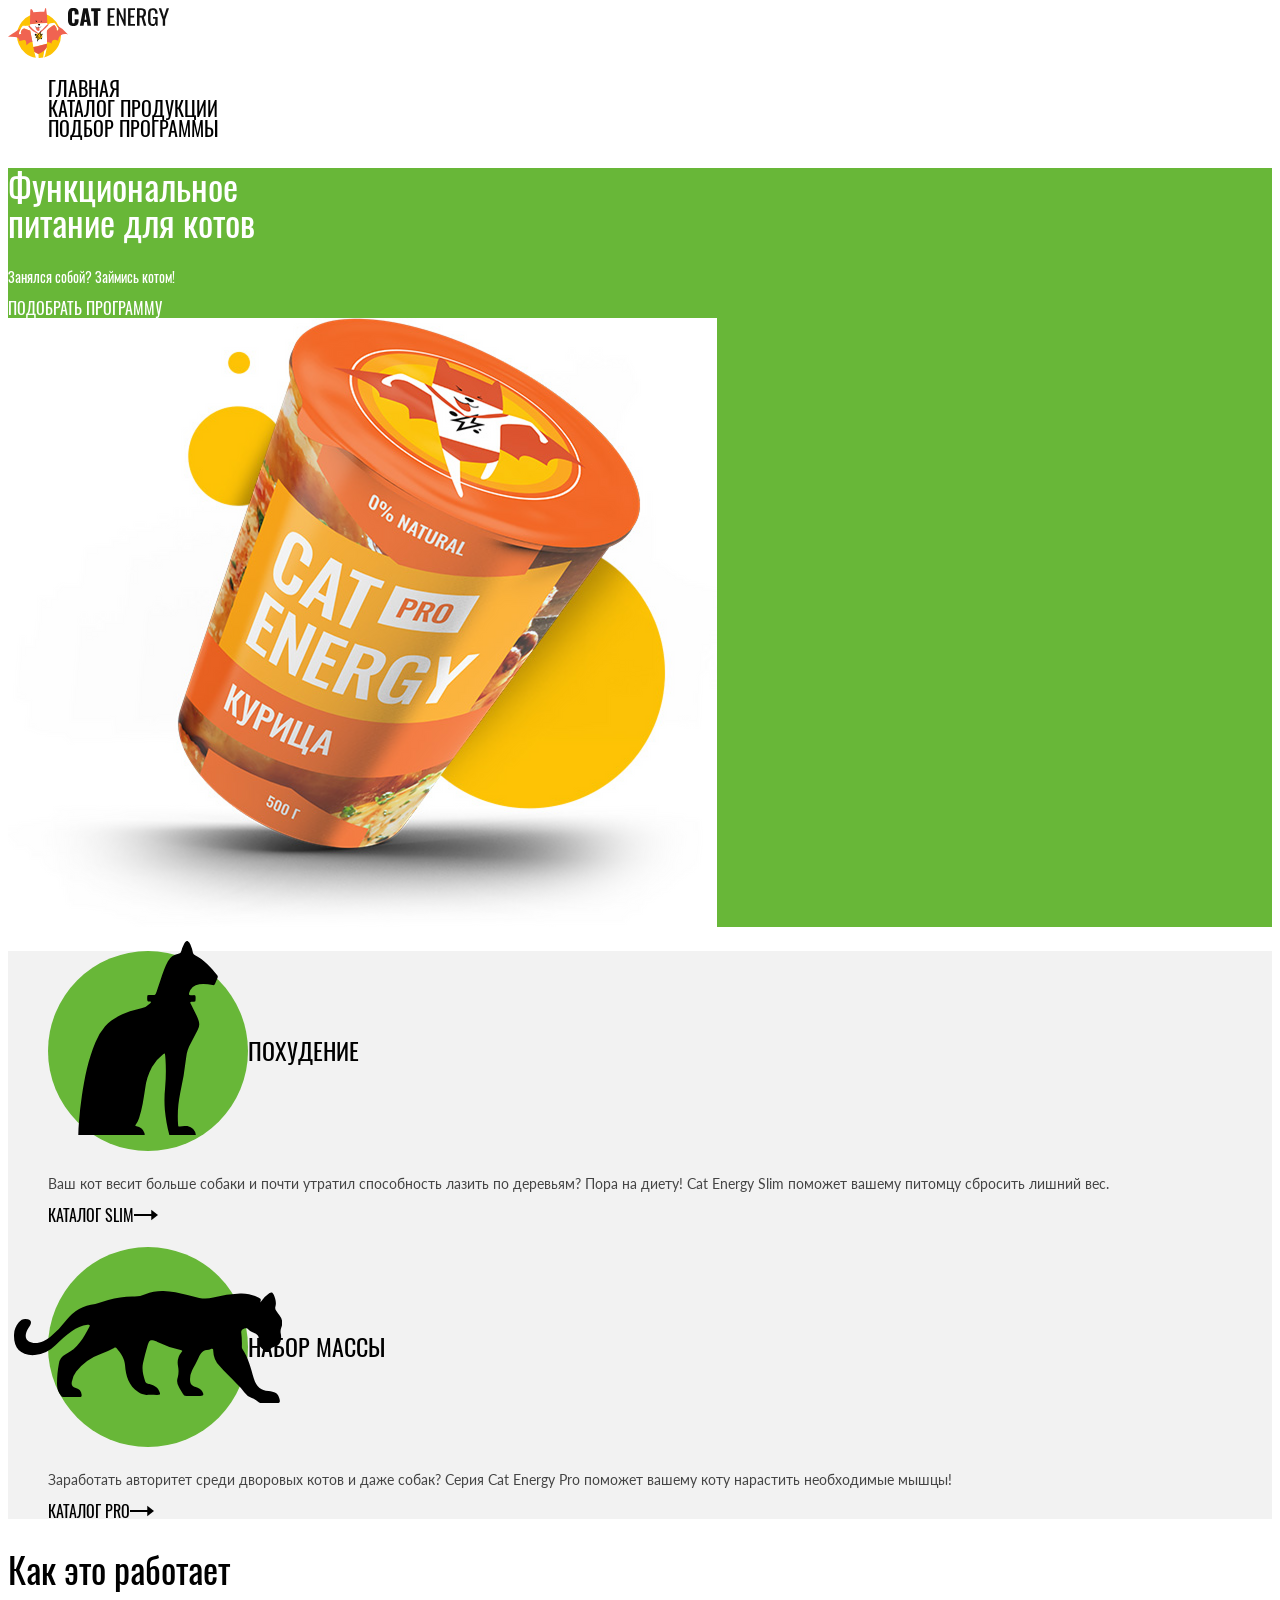
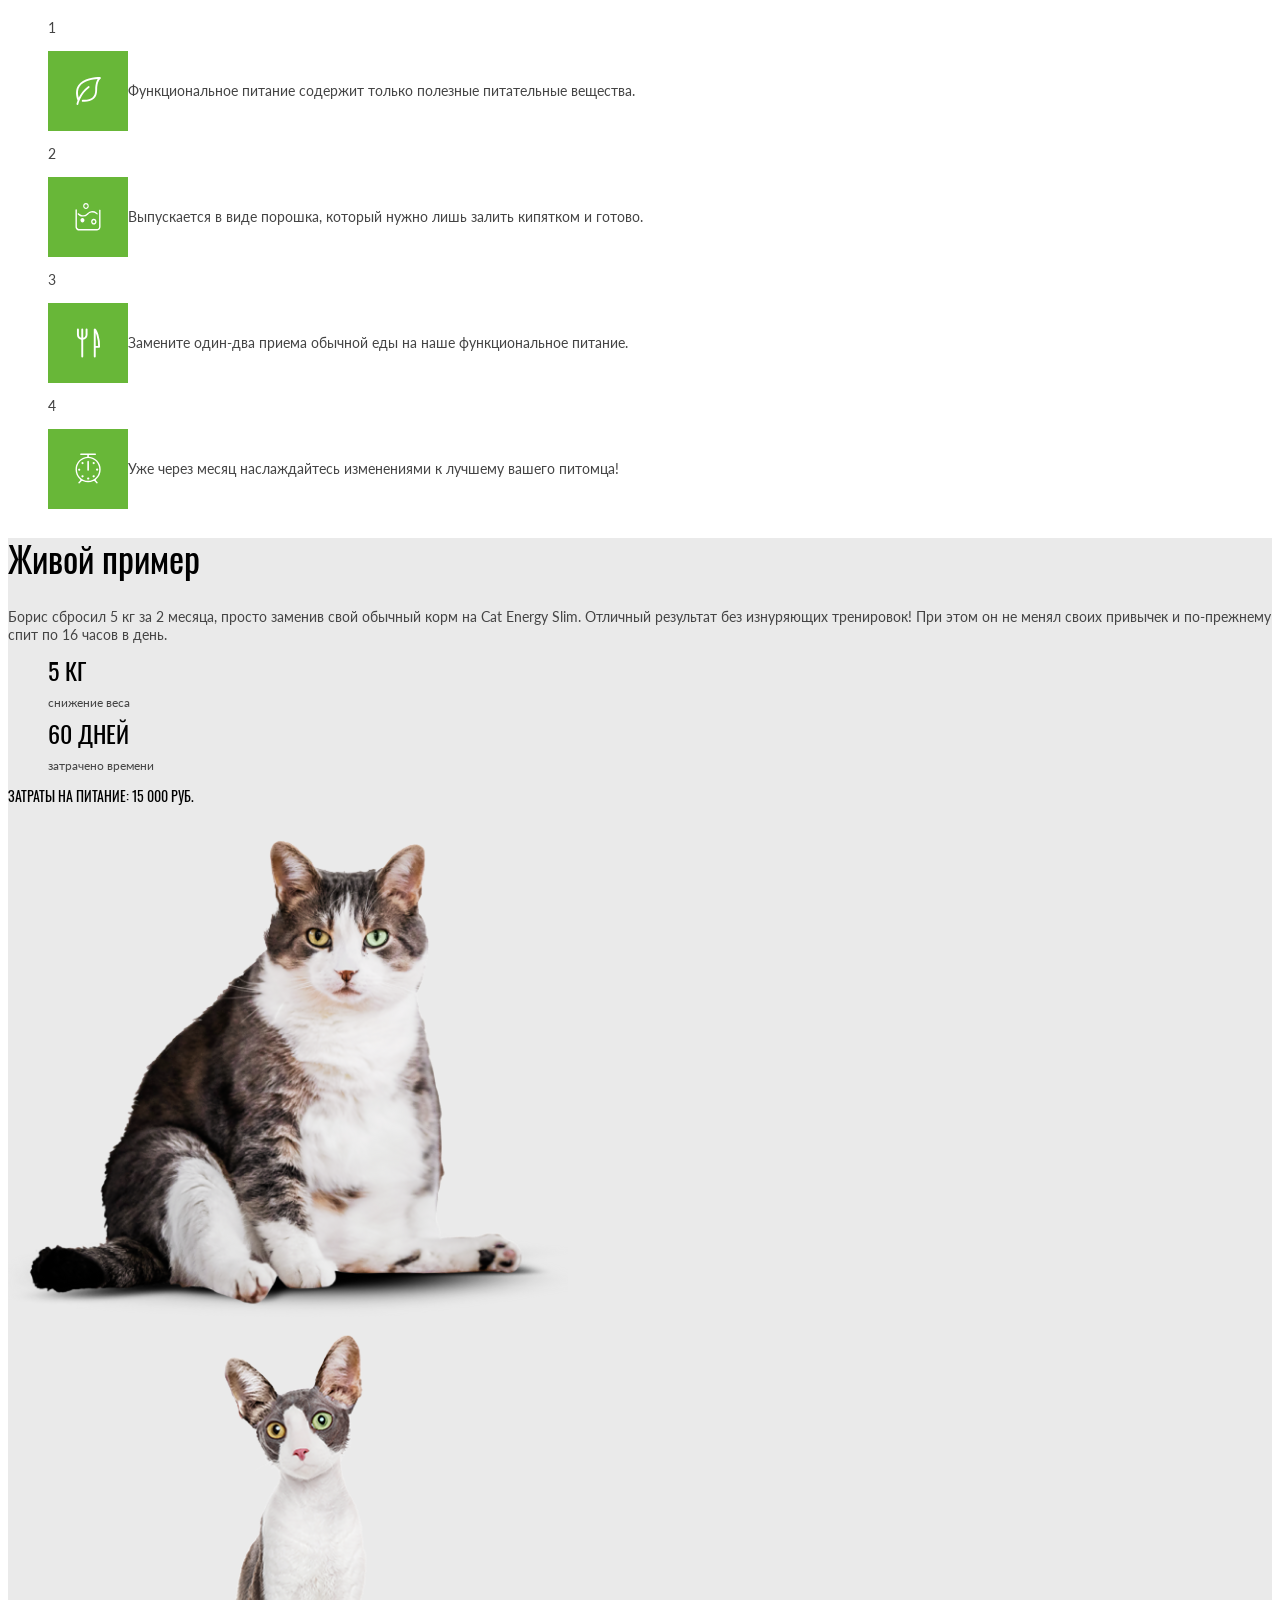
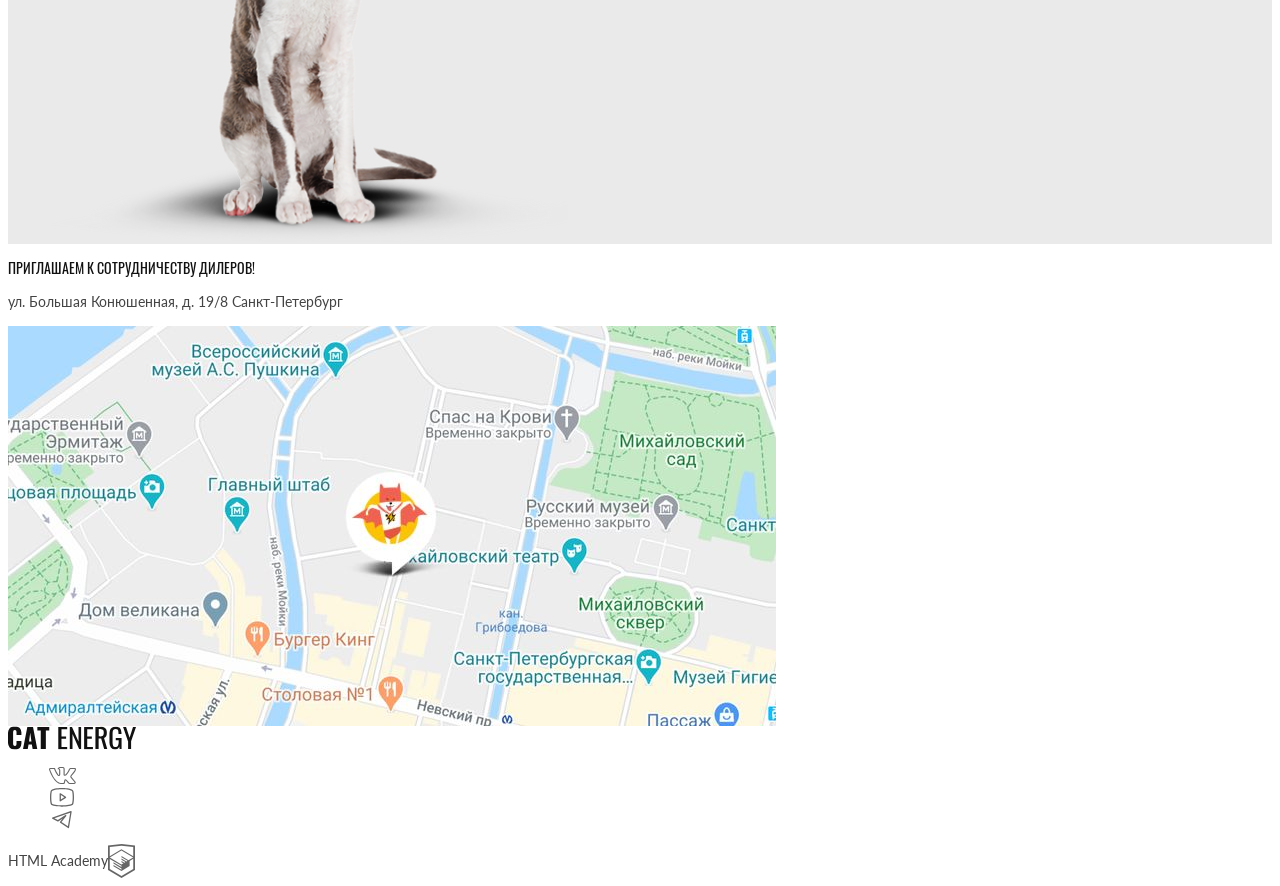
==== commit 56154997: "Deploying to gh-pages from @ VASEN/367467-cat-energy-31@8b1aea82a0d3f20acc1a31d12cee908ab56db94d 🚀" ====
--- a/index.html
+++ b/index.html
@@ -1 +1 @@
-<!DOCTYPE html><html class="page" lang="ru"><head><meta charset="UTF-8"><title>Интернет-магазин здорового питания для котов CAT ENERGY</title><meta name="viewport" content="width=device-width,initial-scale=1"><link rel="icon" sizes="32x32" href="favicons/favicon-32x32.png"><link rel="icon" sizes="16x16" href="favicons/favicon-16x16.png"><link rel="manifest" href="favicons/manifest.webmanifest"><link rel="icon" href="favicons/favicon-svg.svg" type="image/svg+xml"><link rel="mask-icon" href="favicons/safari-pinned-tab.svg"><link rel="apple-touch-icon" sizes="180x180" href="favicons/apple-touch-icon.png"><link rel="stylesheet" href="styles/styles.css"><script src="scripts/index.js" defer="defer"></script></head><body class="page__body"><header class="main-header"><div class="main-header__wrapper"><a class="main-header__logo logo" href="#"><picture><source type="image/svg+xml" media="(min-width: 1440px)" srcset="images/logo-image-desktop.svg"><source type="image/svg+xml" media="(min-width: 768px)" srcset="images/logo-image-tablet.svg" width="60" height="50"><img class="logo__image" src="images/logo-image-mobile.svg" width="33" height="36" alt="Логотип интернет-магазина здорового питания для котов"></picture><img class="logo__title" src="images/logo-text.svg" width="101" height="18" alt="Интернет-магазина здорового питания для котов"></a><nav class="main-nav"><button class="main-nav__toggle" type="button"><span class="visually-hidden">Открыть меню</span></button><ul class="main-nav__list"><li class="main-nav__item"><a class="main-nav__link main-nav__link--current" href="#">Главная</a></li><li class="main-nav__item"><a class="main-nav__link" href="catalog.html">Каталог продукции</a></li><li class="main-nav__item"><a class="main-nav__link" href="#">Подбор программы</a></li></ul></nav></div></header><main class="main-content"><h1 class="main-content__title visually-hidden">Интернет-магазина здорового питания для котов CAT ENERGY</h1><section class="hero"><div class="hero__wrapper"><h2 class="hero__title">Функциональное<br>питание для котов</h2><p class="hero__text">Занялся собой? Займись котом!</p><a class="button" href="#">Подобрать программу</a><picture><source type="image/png" media="(min-width: 1440px)" srcset="images/hero-image-desktop@1x.png, images/hero-image-desktop@2x.png 2x" width="552" height="499"><source type="image/png" media="(min-width: 768px)" srcset="images/hero-image-tablet@1x.png, images/hero-image-tablet@2x.png 2x" width="709" height="609"><img class="hero__image" src="images/hero-image-mobile@1x.png" srcset="images/hero-image-mobile@2x.png 2x" width="280" height="270" alt="Функциональное питание для котов"></picture></div></section><section class="programs"><div class="programs__wrapper"><h2 class="section-title visually-hidden">Виды программ</h2><ul class="programs__list"><li class="programs__item"><h3 class="programs__title">Похудение</h3><p class="programs__text">Ваш кот весит больше собаки и почти утратил способность лазить по деревьям? Пора на диету! Cat Energy Slim поможет вашему питомцу сбросить лишний вес.</p><a class="programs__button button" href="#">Каталог SLIM</a></li><li class="programs__item"><h3 class="programs__title">Набор массы</h3><p class="programs__text">Заработать авторитет среди дворовых котов и даже собак? Серия Cat Energy Pro поможет вашему коту нарастить необходимые мышцы!</p><a class="programs__button button" href="#">Каталог PRO</a></li></ul></div></section><section class="description"><div class="description__wrapper"><h2 class="description__title section-title">Как это работает</h2><ul class="description__list"><li class="description__item"><span class="description__number">1</span><p class="description__text">Функциональное питание содержит только полезные питательные вещества.</p></li><li class="description__item"><span class="description__number">2</span><p class="description__text">Выпускается в виде порошка, который нужно лишь залить кипятком и готово.</p></li><li class="description__item"><span class="description__number">3</span><p class="description__text">Замените один-два приема обычной еды на наше функциональное питание.</p></li><li class="description__item"><span class="description__number">4</span><p class="description__text">Уже через месяц наслаждайтесь изменениями к лучшему вашего питомца!</p></li></ul></div></section><section class="example"><div class="example__wrapper"><h2 class="example__title section-title">Живой пример</h2><p class="example__text">Борис сбросил 5 кг за 2 месяца, просто заменив свой обычный корм на Cat Energy Slim. Отличный результат без изнуряющих тренировок! При этом он не менял своих привычек и по-прежнему спит по 16 часов в день.</p><div class="example__information"><ul class="example__information-list"><li class="example__information-item"><span class="example__information-value">5 кг</span><p class="example__information-label">снижение веса</p></li><li class="example__information-item"><span class="example__information-value">60 дней</span><p class="example__information-label">затрачено времени</p></li></ul><p class="example__cost">Затраты на питание: 15 000 руб.</p></div><div class="example__slider slider"><picture><source type="image/png" media="(min-width: 768px)" srcset="images/slider-before@1x.png, images/slider-before@2x.png 2x" width="560" height="512"><img class="slider__image slider__image--before" src="images/slider-before-mobile@1x.png" srcset="images/slider-before-mobile@2x.png 2x" width="280" height="256" alt="Пример изменений после начала приема здорового питания"></picture><picture><source type="image/png" media="(min-width: 768px)" srcset="images/slider-after@1x.png, images/slider-after@2x.png 2x" width="560" height="512"><img class="slider__image slider__image--after" src="images/slider-after-mobile@1x.png" srcset="images/slider-after-mobile@2x.png 2x" width="280" height="256" alt="Пример изменений после начала приема здорового питания"></picture></div></div></section></main><footer class="main-footer"><section class="map"><div class="map__wrapper"><h2 class="section-title visually-hidden">Как нас найти?</h2><div class="map__content"><p class="map__text">Приглашаем к сотрудничеству дилеров!</p><p class="map__adress"><a class="map__coordinates" href="#">ул. Большая Конюшенная, д. 19/8</a> <span class="map__city">Санкт-Петербург</span></p></div><picture><source type="image/jpeg" media="(min-width: 1440px)" srcset="images/map@1x.jpg, images/map@2x.jpg 2x" width="1440" height="400"><source type="image/jpeg" media="(min-width: 768px)" srcset="images/map-tablet@1x.jpg, images/map-tablet@2x.jpg 2x" width="768" height="400"><img class="map__image" src="images/map-mobile@1x.jpg" srcset="images/map-mobile@2x.jpg 2x" width="320" height="362" alt="Адрес магазина: Санкт-Петербург, ул. Большая Конюшенная, д. 19/8"></picture></div></section><section class="information"><div class="information__wrapper"><h2 class="section-title visually-hidden">Контактная информация</h2><div class="information__section"><a class="information__logo logo" href="#"><img class="logo__title" src="images/logo-text.svg" width="128" height="24" alt="Интернет-магазина здорового питания для котов"></a></div><div class="information__section"><ul class="social-list"><li class="social-list__item"><a class="social-list__link" href="#">ВКонтакте</a></li><li class="social-list__item"><a class="social-list__link" href="#">YouTube</a></li><li class="social-list__item"><a class="social-list__link" href="#">Telegram</a></li></ul></div><div class="information__section"><a class="information__copyright" href="https://htmlacademy.ru/intensive/adaptive">HTML Academy</a></div></div></section></footer></body></html>+<!DOCTYPE html><html class="page" lang="ru"><head><meta charset="UTF-8"><title>Интернет-магазин здорового питания для котов CAT ENERGY</title><meta name="viewport" content="width=device-width,initial-scale=1"><link rel="icon" sizes="32x32" href="favicons/favicon-32x32.png"><link rel="icon" sizes="16x16" href="favicons/favicon-16x16.png"><link rel="manifest" href="favicons/manifest.webmanifest"><link rel="icon" href="favicons/favicon-svg.svg" type="image/svg+xml"><link rel="mask-icon" href="favicons/safari-pinned-tab.svg"><link rel="apple-touch-icon" sizes="180x180" href="favicons/apple-touch-icon.png"><link rel="stylesheet" href="styles/styles.css"><script src="scripts/index.js" defer="defer"></script></head><body class="page__body"><header class="main-header"><div class="main-header__wrapper"><a class="main-header__logo logo" href="#"><picture><source type="image/svg+xml" media="(min-width: 1440px)" srcset="images/logo-image-desktop.svg"><source type="image/svg+xml" media="(min-width: 768px)" srcset="images/logo-image-tablet.svg" width="60" height="50"><img class="logo__image" src="images/logo-image-mobile.svg" width="33" height="36" alt="Логотип интернет-магазина здорового питания для котов"></picture><img class="logo__title" src="images/logo-text.svg" width="101" height="18" alt="Интернет-магазина здорового питания для котов"></a><nav class="main-nav"><button class="main-nav__toggle" type="button"><span class="visually-hidden">Открыть меню</span></button><ul class="main-nav__list"><li class="main-nav__item"><a class="main-nav__link main-nav__link--current" href="#">Главная</a></li><li class="main-nav__item"><a class="main-nav__link" href="catalog.html">Каталог продукции</a></li><li class="main-nav__item"><a class="main-nav__link" href="#">Подбор программы</a></li></ul></nav></div></header><main class="main-content"><h1 class="main-content__title visually-hidden">Интернет-магазина здорового питания для котов CAT ENERGY</h1><section class="hero"><div class="hero__wrapper"><h2 class="hero__title">Функциональное<br>питание для котов</h2><p class="hero__text">Занялся собой? Займись котом!</p><a class="button" href="#">Подобрать программу</a><picture><source type="image/png" media="(min-width: 1440px)" srcset="images/hero-image-desktop@1x.png, images/hero-image-desktop@2x.png 2x" width="552" height="499"><source type="image/png" media="(min-width: 768px)" srcset="images/hero-image-tablet@1x.png, images/hero-image-tablet@2x.png 2x" width="709" height="609"><img class="hero__image" src="images/hero-image-mobile@1x.png" srcset="images/hero-image-mobile@2x.png 2x" width="280" height="270" alt="Функциональное питание для котов"></picture></div></section><section class="programs"><div class="programs__wrapper"><h2 class="section-title visually-hidden">Виды программ</h2><ul class="programs__list"><li class="programs__item"><h3 class="programs__title programs__title--slim">Похудение</h3><p class="programs__text">Ваш кот весит больше собаки и почти утратил способность лазить по деревьям? Пора на диету! Cat Energy Slim поможет вашему питомцу сбросить лишний вес.</p><a class="programs__button button" href="#">Каталог SLIM</a></li><li class="programs__item"><h3 class="programs__title programs__title--pro">Набор массы</h3><p class="programs__text">Заработать авторитет среди дворовых котов и даже собак? Серия Cat Energy Pro поможет вашему коту нарастить необходимые мышцы!</p><a class="programs__button button" href="#">Каталог PRO</a></li></ul></div></section><section class="description"><div class="description__wrapper"><h2 class="description__title section-title">Как это работает</h2><ul class="description__list"><li class="description__item"><span class="description__number">1</span><p class="description__text description__text--leaf">Функциональное питание содержит только полезные питательные вещества.</p></li><li class="description__item"><span class="description__number">2</span><p class="description__text description__text--powder">Выпускается в виде порошка, который нужно лишь залить кипятком и готово.</p></li><li class="description__item"><span class="description__number">3</span><p class="description__text description__text--meal">Замените один-два приема обычной еды на наше функциональное питание.</p></li><li class="description__item"><span class="description__number">4</span><p class="description__text description__text--clock">Уже через месяц наслаждайтесь изменениями к лучшему вашего питомца!</p></li></ul></div></section><section class="example"><div class="example__wrapper"><h2 class="example__title section-title">Живой пример</h2><p class="example__text">Борис сбросил 5 кг за 2 месяца, просто заменив свой обычный корм на Cat Energy Slim. Отличный результат без изнуряющих тренировок! При этом он не менял своих привычек и по-прежнему спит по 16 часов в день.</p><div class="example__information"><ul class="example__information-list"><li class="example__information-item"><span class="example__information-value">5 кг</span><p class="example__information-label">снижение веса</p></li><li class="example__information-item"><span class="example__information-value">60 дней</span><p class="example__information-label">затрачено времени</p></li></ul><p class="example__cost">Затраты на питание: 15 000 руб.</p></div><div class="example__slider slider"><picture><source type="image/png" media="(min-width: 768px)" srcset="images/slider-before@1x.png, images/slider-before@2x.png 2x" width="560" height="512"><img class="slider__image slider__image--before" src="images/slider-before-mobile@1x.png" srcset="images/slider-before-mobile@2x.png 2x" width="280" height="256" alt="Пример изменений после начала приема здорового питания"></picture><picture><source type="image/png" media="(min-width: 768px)" srcset="images/slider-after@1x.png, images/slider-after@2x.png 2x" width="560" height="512"><img class="slider__image slider__image--after" src="images/slider-after-mobile@1x.png" srcset="images/slider-after-mobile@2x.png 2x" width="280" height="256" alt="Пример изменений после начала приема здорового питания"></picture></div></div></section></main><footer class="main-footer"><section class="map"><div class="map__wrapper"><h2 class="section-title visually-hidden">Как нас найти?</h2><div class="map__content"><p class="map__text">Приглашаем к сотрудничеству дилеров!</p><p class="map__adress"><a class="map__coordinates" href="#">ул. Большая Конюшенная, д. 19/8</a> <span class="map__city">Санкт-Петербург</span></p></div><picture><source type="image/jpeg" media="(min-width: 1440px)" srcset="images/map@1x.jpg, images/map@2x.jpg 2x" width="1440" height="400"><source type="image/jpeg" media="(min-width: 768px)" srcset="images/map-tablet@1x.jpg, images/map-tablet@2x.jpg 2x" width="768" height="400"><img class="map__image" src="images/map-mobile@1x.jpg" srcset="images/map-mobile@2x.jpg 2x" width="320" height="362" alt="Адрес магазина: Санкт-Петербург, ул. Большая Конюшенная, д. 19/8"></picture></div></section><section class="information"><div class="information__wrapper"><h2 class="section-title visually-hidden">Контактная информация</h2><div class="information__section"><a class="information__logo logo" href="#"><img class="logo__title" src="images/logo-text.svg" width="128" height="24" alt="Интернет-магазина здорового питания для котов"></a></div><div class="information__section"><ul class="social-list"><li class="social-list__item"><a class="social-list__link social-list__link--vk" href="#"><span class="visually-hidden">ВКонтакте</span></a></li><li class="social-list__item"><a class="social-list__link social-list__link--youtube" href="#"><span class="visually-hidden">YouTube</span></a></li><li class="social-list__item"><a class="social-list__link social-list__link--telegram" href="#"><span class="visually-hidden">Telegram</span></a></li></ul></div><div class="information__section"><a class="information__copyright" href="https://htmlacademy.ru/intensive/adaptive">HTML Academy</a></div></div></section></footer></body></html>
--- a/styles/styles.css
+++ b/styles/styles.css
@@ -1 +1 @@
-@font-face{font-family:Oswald;font-weight:400;font-style:normal;font-display:swap;src:url(../fonts/oswald/oswaldregular.woff2)format("woff2")}@font-face{font-family:Oswald;font-weight:700;font-style:normal;font-display:swap;src:url(../fonts/oswald/oswaldregular.woff2)format("woff2")}@font-face{font-family:Lato;font-weight:400;font-style:normal;font-display:swap;src:url(../fonts/lato/Lato-Regular.woff2)format("woff2")}@font-face{font-family:Lato;font-weight:700;font-style:normal;font-display:swap;src:url(../fonts/lato/Lato-Regular.woff2)format("woff2")}*,:before,:after{box-sizing:border-box}body{color:#444;background-color:#fff;font-family:Lato,sans-serif;font-size:14px;font-weight:400;line-height:18px}img{display:block}.button{color:#fff;text-transform:uppercase;background-color:#68b738;border:none;font-family:Oswald,sans-serif;font-size:16px;font-weight:400;line-height:20px;text-decoration:none}.section-title{color:#000;font-family:Oswald,sans-serif;font-size:36px;font-weight:400;line-height:40px}.main-header{background-color:#fff}@media (width>=1440px){.logo__title{width:118px;height:21px}}.main-nav{color:#000;font-family:Oswald,sans-serif;font-size:20px;font-weight:400;line-height:20px}.main-nav__list{list-style:none}.main-nav__link{text-transform:uppercase;color:#000;text-decoration:none}.main-content__title{color:#000;font-family:Oswald,sans-serif;font-size:36px;font-weight:400;line-height:36px}.hero{color:#fff;background-color:#68b738;font-family:Oswald,sans-serif;font-size:14px;font-weight:400;line-height:14px}.hero__title{font-size:36px;line-height:36px}.programs__wrapper{background-color:#f2f2f2}.programs__list{list-style:none}.programs__title{color:#000;text-transform:uppercase;font-family:Oswald,sans-serif;font-size:24px;font-weight:400;line-height:37px}.programs__button{color:#000;background-color:#0000;line-height:16px}.description__list{list-style:none}.example__wrapper{background-color:#eaeaea}.example__information-list{list-style:none}.example__information-value{color:#000;text-transform:uppercase;font-family:Oswald,sans-serif;font-size:24px;font-weight:400;line-height:24px}.example__information-label{font-size:12px;line-height:12px}.example__cost{color:#000;text-transform:uppercase;font-family:Oswald,sans-serif;font-size:14px;font-weight:400;line-height:20px}.map__text{color:#111;text-transform:uppercase;font-family:Oswald,sans-serif;font-size:14px;font-weight:400;line-height:20px}.map__adress{line-height:20px}.map__coordinates{color:#444;text-decoration:none}.information__copyright{color:#444;line-height:20px;text-decoration:none}.social-list,.catalog__list{list-style:none}.card{color:#444;font-family:Lato,sans-serif;font-size:12px;font-weight:400;line-height:16px}.card__title{color:#222;font-family:Oswald,sans-serif;font-size:16px;font-weight:400;line-height:20px}.show-more__title{color:#111;text-transform:uppercase;font-family:Oswald,sans-serif;font-size:16px;font-weight:400;line-height:20px}.show-more__text{font-size:12px;line-height:16px}.show-more__button{color:#111;background-color:#f2f2f2}.other-goods__title{font-size:24px;line-height:24px}.other-goods__list{list-style:none}.other-goods .card__options{font-size:14px;line-height:14px}.other-goods .card__title{text-transform:uppercase;line-height:16px}.other-goods__promo{color:#fff;background-color:#68b738;font-size:14px;line-height:18px}.subscribe__title{font-size:24px;line-height:24px}.subscribe__text{color:#000;font-family:Oswald,sans-serif;font-size:16px;font-weight:400;line-height:24px}.subscribe__email::placeholder{color:#444;text-transform:uppercase;font-family:Oswald,sans-serif;font-size:20px;font-weight:400;line-height:30px}+@font-face{font-family:Oswald;font-weight:400;font-style:normal;font-display:swap;src:url(../fonts/oswald/oswaldregular.woff2)format("woff2")}@font-face{font-family:Oswald;font-weight:700;font-style:normal;font-display:swap;src:url(../fonts/oswald/oswaldregular.woff2)format("woff2")}@font-face{font-family:Lato;font-weight:400;font-style:normal;font-display:swap;src:url(../fonts/lato/Lato-Regular.woff2)format("woff2")}@font-face{font-family:Lato;font-weight:700;font-style:normal;font-display:swap;src:url(../fonts/lato/Lato-Regular.woff2)format("woff2")}*,:before,:after{box-sizing:border-box}body{color:#444;background-color:#fff;font-family:Lato,sans-serif;font-size:14px;font-weight:400;line-height:18px}img{display:block}.visually-hidden{white-space:nowrap;-webkit-clip-path:inset(100%);clip-path:inset(100%);clip:rect(0 0 0 0);border:0;width:1px;height:1px;margin:-1px;padding:0;position:absolute;overflow:hidden}.button{color:#fff;text-transform:uppercase;background-color:#68b738;border:none;font-family:Oswald,sans-serif;font-size:16px;font-weight:400;line-height:20px;text-decoration:none}.section-title{color:#000;font-family:Oswald,sans-serif;font-size:36px;font-weight:400;line-height:40px}.main-header{background-color:#fff}.logo{display:flex}.logo:hover,.logo:focus{opacity:.8}.logo:active{opacity:.6}@media (width>=1440px){.logo__title{width:118px;height:21px}}.main-nav{color:#000;font-family:Oswald,sans-serif;font-size:20px;font-weight:400;line-height:20px}.main-nav__toggle{background-color:#0000;background-image:url(../icons/stack.svg#menu-open);background-position:50%;border:none;width:24px;height:24px}.main-nav__toggle--active{background-image:url(../icons/stack.svg#menu-close);width:18px;height:18px}@media (width>=768px){.main-nav__toggle{display:none}}.main-nav__list{list-style:none}.main-nav__link{text-transform:uppercase;color:#000;text-decoration:none}.main-content__title{color:#000;font-family:Oswald,sans-serif;font-size:36px;font-weight:400;line-height:36px}.hero{color:#fff;background-color:#68b738;font-family:Oswald,sans-serif;font-size:14px;font-weight:400;line-height:14px}.hero__title{font-size:36px;line-height:36px}.programs__wrapper{background-color:#f2f2f2}.programs__list{list-style:none}.programs__title{color:#000;text-transform:uppercase;align-items:center;font-family:Oswald,sans-serif;font-size:24px;font-weight:400;line-height:37px;display:flex;position:relative}.programs__title:before{content:"";background-color:#68b738;background-position:50%;border-radius:50%;width:50px;height:50px}@media (width>=768px){.programs__title:before{width:200px;height:200px}}@media (width>=1440px){.programs__title:before{width:100px;height:100px}}.programs__title--slim:after{content:"";background-image:url(../icons/stack.svg#program-slim);width:36px;height:50px;position:absolute;left:7px}@media (width>=768px){.programs__title--slim:after{width:140px;height:194px;top:-10px;left:30px}}@media (width>=1440px){.programs__title--slim:after{width:70px;height:97px;top:-5px;left:15px}}.programs__title--pro:after{content:"";background-image:url(../icons/stack.svg#program-pro);width:67px;height:28px;position:absolute;left:-8.5px}@media (width>=768px){.programs__title--pro:after{width:268px;height:112px;left:-34px}}@media (width>=1440px){.programs__title--pro:after{width:134px;height:56px;left:-17px}}.programs__button{color:#000;background-color:#0000;align-items:center;line-height:16px;display:flex}.programs__button:active{opacity:.3}.programs__button:after{content:"";background-image:url(../icons/stack.svg#program-arrow);width:24px;height:12px}.description__list{list-style:none}.description__text{align-items:center;display:flex;position:relative}.description__text:before{content:"";background-color:#68b738;width:60px;height:60px}@media (width>=768px){.description__text:before{width:80px;height:80px}}.description__text--leaf:after{content:"";background-image:url(../icons/stack.svg#icon-leaf);width:30px;height:32px;position:absolute;left:15px}@media (width>=768px){.description__text--leaf:after{left:25px}}.description__text--powder:after{content:"";background-image:url(../icons/stack.svg#icon-powder);width:26px;height:28px;position:absolute;left:17px}@media (width>=768px){.description__text--powder:after{left:27px}}.description__text--meal:after{content:"";background-image:url(../icons/stack.svg#icon-meal);width:25px;height:30px;position:absolute;left:17.5px}@media (width>=768px){.description__text--meal:after{left:27.5px}}.description__text--clock:after{content:"";background-image:url(../icons/stack.svg#icon-clock);width:26px;height:31px;position:absolute;left:17px}@media (width>=768px){.description__text--clock:after{left:27px}}.example__wrapper{background-color:#eaeaea}.example__information-list{list-style:none}.example__information-value{color:#000;text-transform:uppercase;font-family:Oswald,sans-serif;font-size:24px;font-weight:400;line-height:24px}.example__information-label{font-size:12px;line-height:12px}.example__cost{color:#000;text-transform:uppercase;font-family:Oswald,sans-serif;font-size:14px;font-weight:400;line-height:20px}.map__text{color:#111;text-transform:uppercase;font-family:Oswald,sans-serif;font-size:14px;font-weight:400;line-height:20px}.map__adress{line-height:20px}.map__coordinates{color:#444;text-decoration:none}.information__copyright{color:#444;align-items:center;line-height:20px;text-decoration:none;display:flex}.information__copyright:hover:after,.information__copyright:focus:after{background-color:#68b738}.information__copyright:active{opacity:.3}.information__copyright:after{content:"";background-color:#666;width:27px;height:34px;-webkit-mask-image:url(../icons/stack.svg#icon-htmlacademy);mask-image:url(../icons/stack.svg#icon-htmlacademy)}.social-list{list-style:none}.social-list__link{width:28px;height:22px;display:block}.social-list__link:hover,.social-list__link:focus{background-color:#68b738}.social-list__link:active{opacity:.3}.social-list__link--vk{background-color:#666;-webkit-mask-image:url(../icons/stack.svg#icon-social-vk);mask-image:url(../icons/stack.svg#icon-social-vk)}.social-list__link--youtube{background-color:#666;-webkit-mask-image:url(../icons/stack.svg#icon-social-youtube);mask-image:url(../icons/stack.svg#icon-social-youtube)}.social-list__link--telegram{background-color:#666;-webkit-mask-image:url(../icons/stack.svg#icon-social-telegram);mask-image:url(../icons/stack.svg#icon-social-telegram)}.catalog__list{list-style:none}.card{color:#444;font-family:Lato,sans-serif;font-size:12px;font-weight:400;line-height:16px}.card__title{color:#222;font-family:Oswald,sans-serif;font-size:16px;font-weight:400;line-height:20px}.show-more__title{color:#111;text-transform:uppercase;flex-direction:column;font-family:Oswald,sans-serif;font-size:16px;font-weight:400;line-height:20px;display:flex}.show-more__title:before{content:"";background-image:url(../icons/stack.svg#icon-show-more);width:30px;height:30px}@media (width>=768px){.show-more__title:before{width:60px;height:60px}}.show-more__text{font-size:12px;line-height:16px}.show-more__button{color:#111;background-color:#f2f2f2}.other-goods__title{font-size:24px;line-height:24px}.other-goods__list{list-style:none}.other-goods .card__options{font-size:14px;line-height:14px}.other-goods .card__title{text-transform:uppercase;line-height:16px}.other-goods__promo{color:#fff;background-color:#68b738;font-size:14px;line-height:18px}.other-goods__text{flex-direction:column;display:flex}.other-goods__text:before{content:"";background-image:url(../icons/stack.svg#icon_promo);width:78px;height:80px}.subscribe__title{font-size:24px;line-height:24px}.subscribe__text{color:#000;font-family:Oswald,sans-serif;font-size:16px;font-weight:400;line-height:24px}.subscribe__email::placeholder{color:#444;text-transform:uppercase;font-family:Oswald,sans-serif;font-size:20px;font-weight:400;line-height:30px}
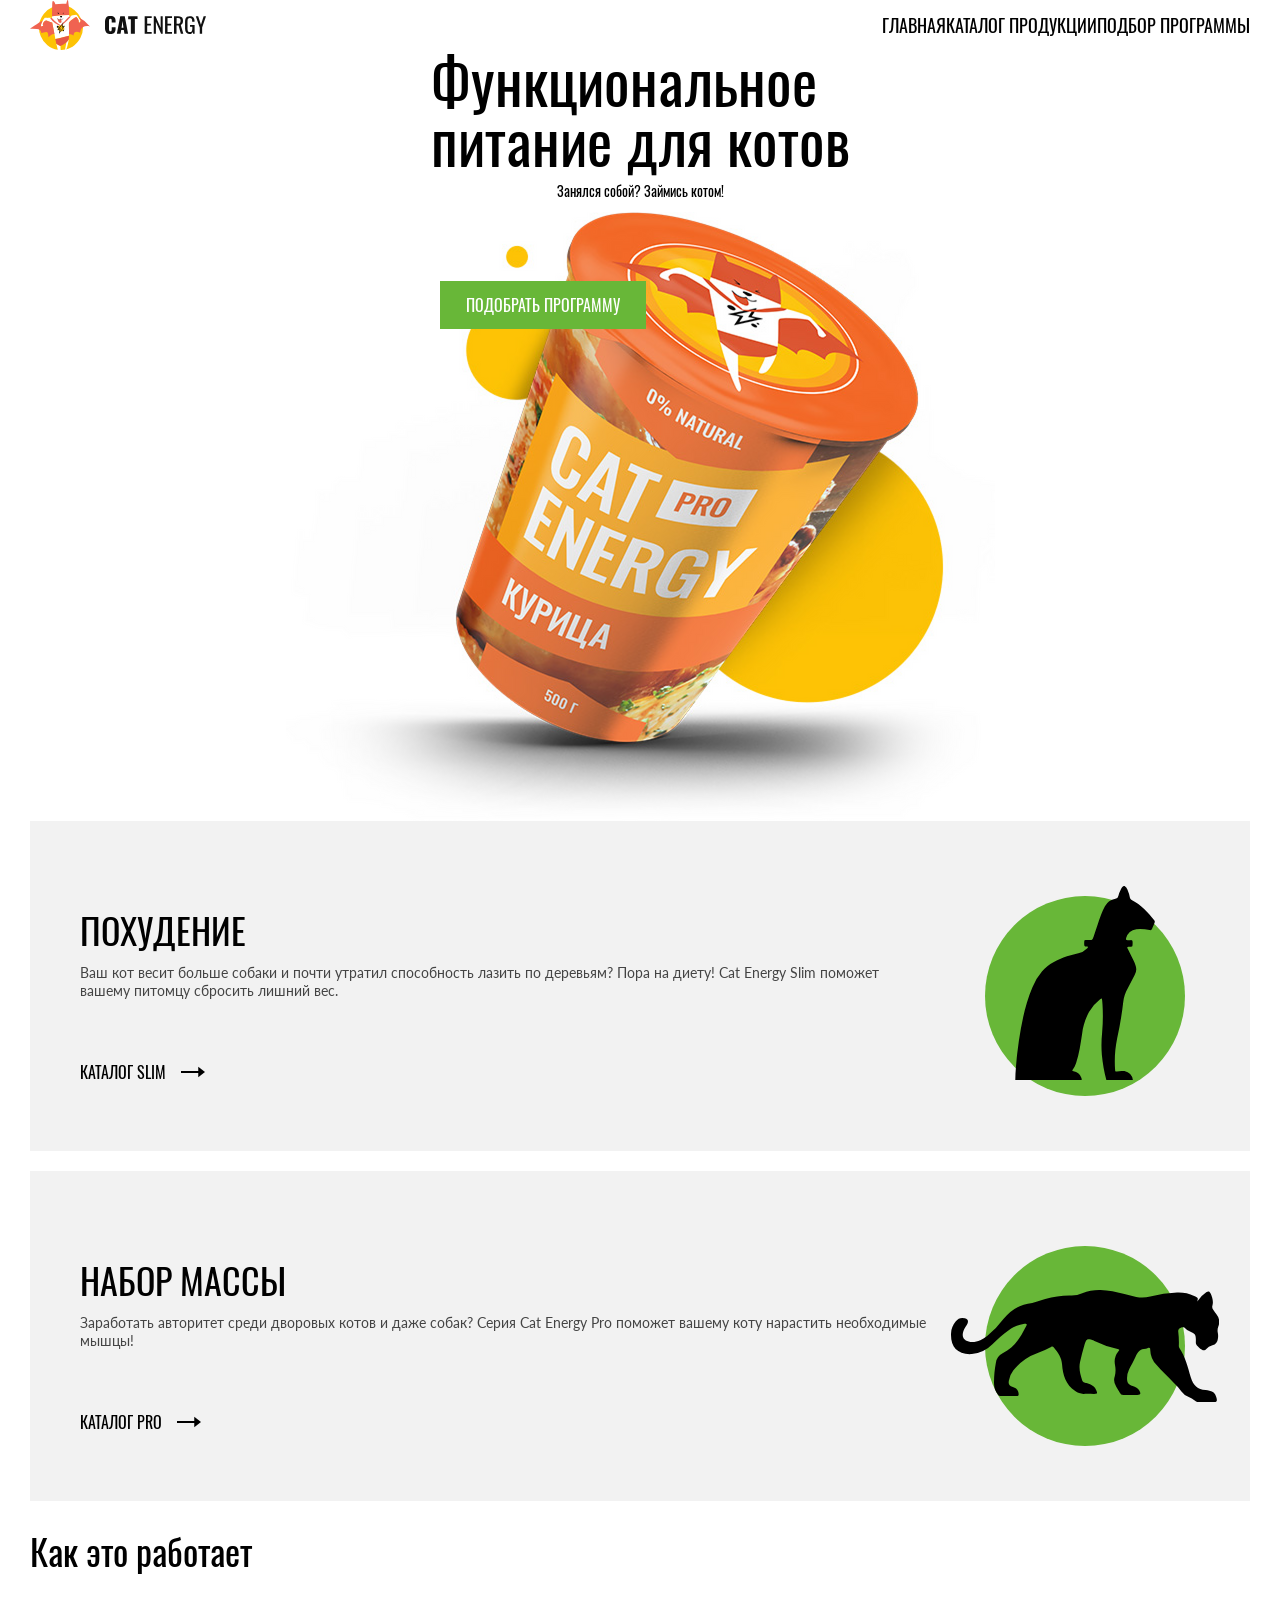
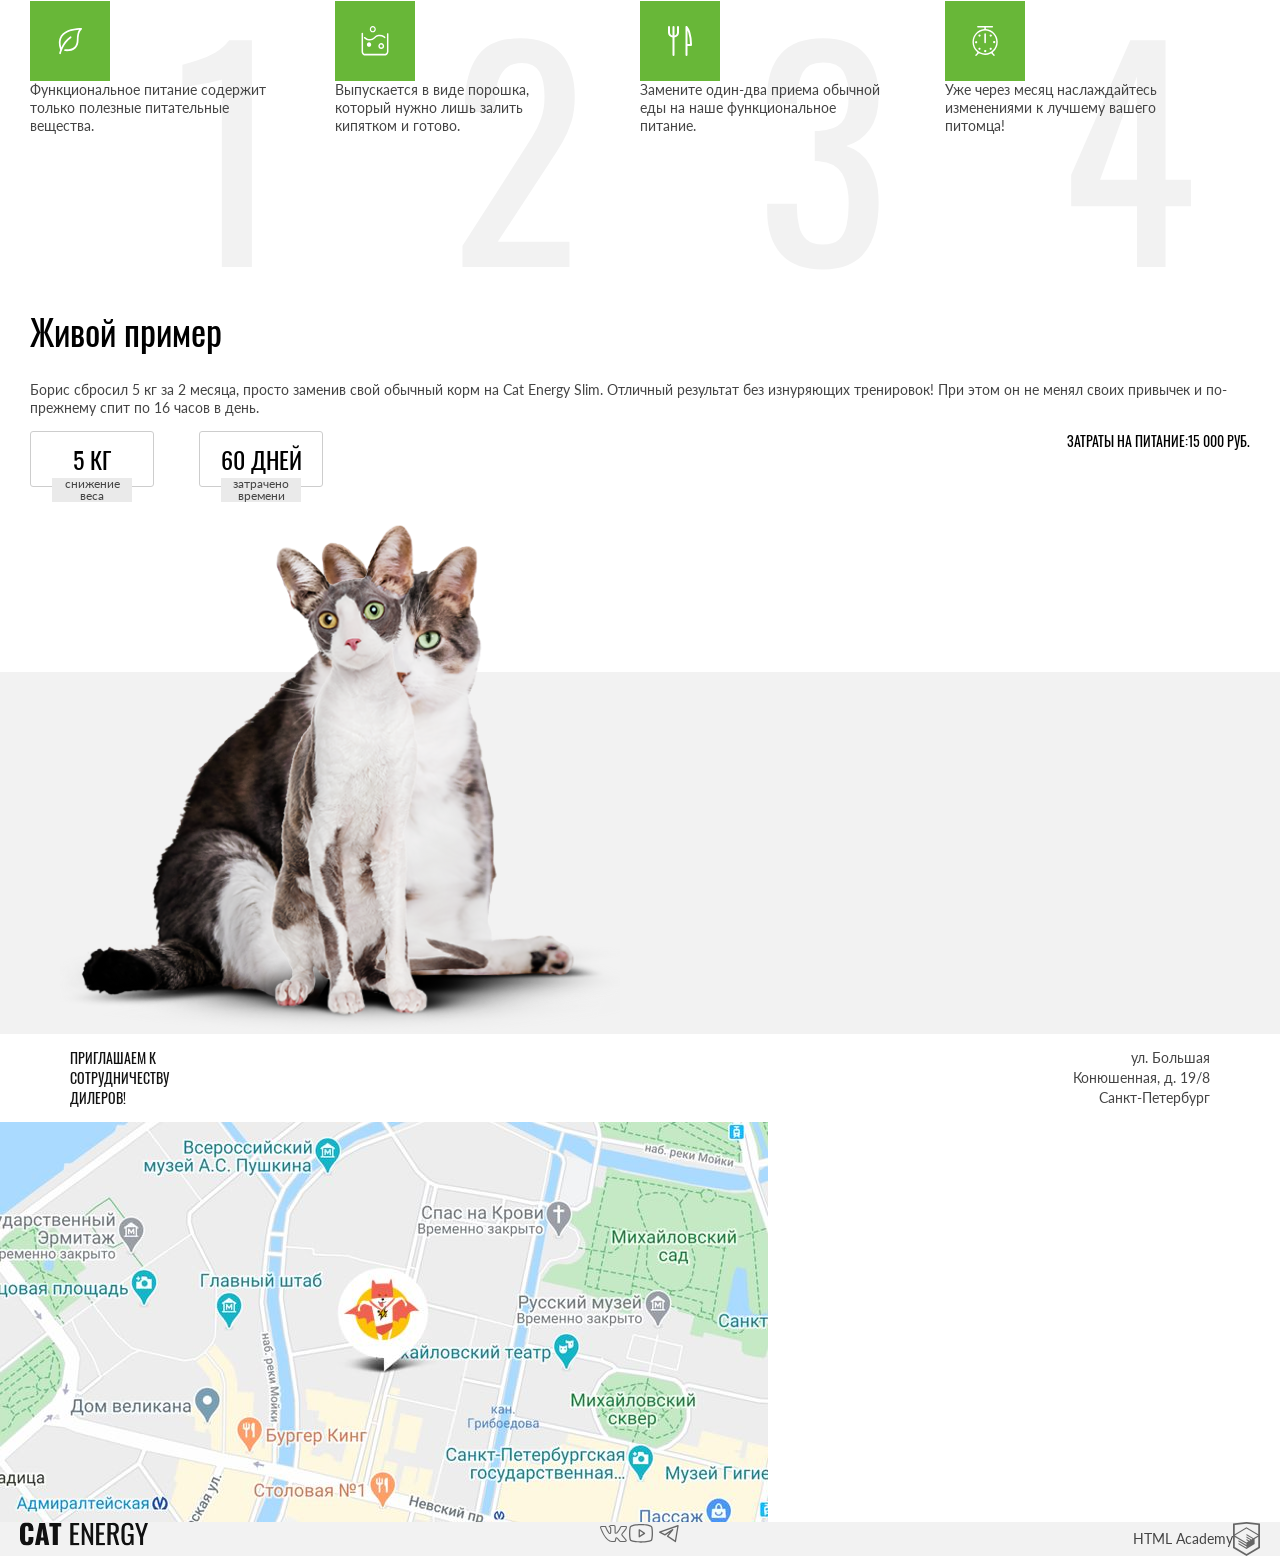
==== commit bd842acf: "Deploying to gh-pages from @ VASEN/367467-cat-energy-31@82477734314290968815f76ec0fc1bd1dd60de13 🚀" ====
--- a/index.html
+++ b/index.html
@@ -1 +1 @@
-<!DOCTYPE html><html class="page" lang="ru"><head><meta charset="UTF-8"><title>Интернет-магазин здорового питания для котов CAT ENERGY</title><meta name="viewport" content="width=device-width,initial-scale=1"><link rel="icon" sizes="32x32" href="favicons/favicon-32x32.png"><link rel="icon" sizes="16x16" href="favicons/favicon-16x16.png"><link rel="manifest" href="favicons/manifest.webmanifest"><link rel="icon" href="favicons/favicon-svg.svg" type="image/svg+xml"><link rel="mask-icon" href="favicons/safari-pinned-tab.svg"><link rel="apple-touch-icon" sizes="180x180" href="favicons/apple-touch-icon.png"><link rel="stylesheet" href="styles/styles.css"><script src="scripts/index.js" defer="defer"></script></head><body class="page__body"><header class="main-header"><div class="main-header__wrapper"><a class="main-header__logo logo" href="#"><picture><source type="image/svg+xml" media="(min-width: 1440px)" srcset="images/logo-image-desktop.svg"><source type="image/svg+xml" media="(min-width: 768px)" srcset="images/logo-image-tablet.svg" width="60" height="50"><img class="logo__image" src="images/logo-image-mobile.svg" width="33" height="36" alt="Логотип интернет-магазина здорового питания для котов"></picture><img class="logo__title" src="images/logo-text.svg" width="101" height="18" alt="Интернет-магазина здорового питания для котов"></a><nav class="main-nav"><button class="main-nav__toggle" type="button"><span class="visually-hidden">Открыть меню</span></button><ul class="main-nav__list"><li class="main-nav__item"><a class="main-nav__link main-nav__link--current" href="#">Главная</a></li><li class="main-nav__item"><a class="main-nav__link" href="catalog.html">Каталог продукции</a></li><li class="main-nav__item"><a class="main-nav__link" href="#">Подбор программы</a></li></ul></nav></div></header><main class="main-content"><h1 class="main-content__title visually-hidden">Интернет-магазина здорового питания для котов CAT ENERGY</h1><section class="hero"><div class="hero__wrapper"><h2 class="hero__title">Функциональное<br>питание для котов</h2><p class="hero__text">Занялся собой? Займись котом!</p><a class="button" href="#">Подобрать программу</a><picture><source type="image/png" media="(min-width: 1440px)" srcset="images/hero-image-desktop@1x.png, images/hero-image-desktop@2x.png 2x" width="552" height="499"><source type="image/png" media="(min-width: 768px)" srcset="images/hero-image-tablet@1x.png, images/hero-image-tablet@2x.png 2x" width="709" height="609"><img class="hero__image" src="images/hero-image-mobile@1x.png" srcset="images/hero-image-mobile@2x.png 2x" width="280" height="270" alt="Функциональное питание для котов"></picture></div></section><section class="programs"><div class="programs__wrapper"><h2 class="section-title visually-hidden">Виды программ</h2><ul class="programs__list"><li class="programs__item"><h3 class="programs__title programs__title--slim">Похудение</h3><p class="programs__text">Ваш кот весит больше собаки и почти утратил способность лазить по деревьям? Пора на диету! Cat Energy Slim поможет вашему питомцу сбросить лишний вес.</p><a class="programs__button button" href="#">Каталог SLIM</a></li><li class="programs__item"><h3 class="programs__title programs__title--pro">Набор массы</h3><p class="programs__text">Заработать авторитет среди дворовых котов и даже собак? Серия Cat Energy Pro поможет вашему коту нарастить необходимые мышцы!</p><a class="programs__button button" href="#">Каталог PRO</a></li></ul></div></section><section class="description"><div class="description__wrapper"><h2 class="description__title section-title">Как это работает</h2><ul class="description__list"><li class="description__item"><span class="description__number">1</span><p class="description__text description__text--leaf">Функциональное питание содержит только полезные питательные вещества.</p></li><li class="description__item"><span class="description__number">2</span><p class="description__text description__text--powder">Выпускается в виде порошка, который нужно лишь залить кипятком и готово.</p></li><li class="description__item"><span class="description__number">3</span><p class="description__text description__text--meal">Замените один-два приема обычной еды на наше функциональное питание.</p></li><li class="description__item"><span class="description__number">4</span><p class="description__text description__text--clock">Уже через месяц наслаждайтесь изменениями к лучшему вашего питомца!</p></li></ul></div></section><section class="example"><div class="example__wrapper"><h2 class="example__title section-title">Живой пример</h2><p class="example__text">Борис сбросил 5 кг за 2 месяца, просто заменив свой обычный корм на Cat Energy Slim. Отличный результат без изнуряющих тренировок! При этом он не менял своих привычек и по-прежнему спит по 16 часов в день.</p><div class="example__information"><ul class="example__information-list"><li class="example__information-item"><span class="example__information-value">5 кг</span><p class="example__information-label">снижение веса</p></li><li class="example__information-item"><span class="example__information-value">60 дней</span><p class="example__information-label">затрачено времени</p></li></ul><p class="example__cost">Затраты на питание: 15 000 руб.</p></div><div class="example__slider slider"><picture><source type="image/png" media="(min-width: 768px)" srcset="images/slider-before@1x.png, images/slider-before@2x.png 2x" width="560" height="512"><img class="slider__image slider__image--before" src="images/slider-before-mobile@1x.png" srcset="images/slider-before-mobile@2x.png 2x" width="280" height="256" alt="Пример изменений после начала приема здорового питания"></picture><picture><source type="image/png" media="(min-width: 768px)" srcset="images/slider-after@1x.png, images/slider-after@2x.png 2x" width="560" height="512"><img class="slider__image slider__image--after" src="images/slider-after-mobile@1x.png" srcset="images/slider-after-mobile@2x.png 2x" width="280" height="256" alt="Пример изменений после начала приема здорового питания"></picture></div></div></section></main><footer class="main-footer"><section class="map"><div class="map__wrapper"><h2 class="section-title visually-hidden">Как нас найти?</h2><div class="map__content"><p class="map__text">Приглашаем к сотрудничеству дилеров!</p><p class="map__adress"><a class="map__coordinates" href="#">ул. Большая Конюшенная, д. 19/8</a> <span class="map__city">Санкт-Петербург</span></p></div><picture><source type="image/jpeg" media="(min-width: 1440px)" srcset="images/map@1x.jpg, images/map@2x.jpg 2x" width="1440" height="400"><source type="image/jpeg" media="(min-width: 768px)" srcset="images/map-tablet@1x.jpg, images/map-tablet@2x.jpg 2x" width="768" height="400"><img class="map__image" src="images/map-mobile@1x.jpg" srcset="images/map-mobile@2x.jpg 2x" width="320" height="362" alt="Адрес магазина: Санкт-Петербург, ул. Большая Конюшенная, д. 19/8"></picture></div></section><section class="information"><div class="information__wrapper"><h2 class="section-title visually-hidden">Контактная информация</h2><div class="information__section"><a class="information__logo logo" href="#"><img class="logo__title" src="images/logo-text.svg" width="128" height="24" alt="Интернет-магазина здорового питания для котов"></a></div><div class="information__section"><ul class="social-list"><li class="social-list__item"><a class="social-list__link social-list__link--vk" href="#"><span class="visually-hidden">ВКонтакте</span></a></li><li class="social-list__item"><a class="social-list__link social-list__link--youtube" href="#"><span class="visually-hidden">YouTube</span></a></li><li class="social-list__item"><a class="social-list__link social-list__link--telegram" href="#"><span class="visually-hidden">Telegram</span></a></li></ul></div><div class="information__section"><a class="information__copyright" href="https://htmlacademy.ru/intensive/adaptive">HTML Academy</a></div></div></section></footer></body></html>+<!DOCTYPE html><html class="page" lang="ru"><head><meta charset="UTF-8"><title>Интернет-магазин здорового питания для котов CAT ENERGY</title><meta name="viewport" content="width=device-width,initial-scale=1"><link rel="icon" sizes="32x32" href="favicons/favicon-32x32.png"><link rel="icon" sizes="16x16" href="favicons/favicon-16x16.png"><link rel="manifest" href="favicons/manifest.webmanifest"><link rel="icon" href="favicons/favicon-svg.svg" type="image/svg+xml"><link rel="mask-icon" href="favicons/safari-pinned-tab.svg"><link rel="apple-touch-icon" sizes="180x180" href="favicons/apple-touch-icon.png"><link rel="stylesheet" href="styles/styles.css"><script src="scripts/index.js" defer="defer"></script></head><body class="page__body"><header class="main-header"><nav class="main-header__nav main-nav"><a class="main-nav__logo" href="#"><picture><source type="image/svg+xml" media="(min-width: 1320px)" srcset="images/logo-image-desktop.svg" width="70" height="59"><source type="image/svg+xml" media="(min-width: 768px)" srcset="images/logo-image-tablet.svg" width="60" height="50"><img class="main-nav__logo-image" src="images/logo-image-mobile.svg" width="33" height="36" alt="Логотип интернет-магазина здорового питания для котов"></picture></a><a class="main-nav__logo" href="#"><img class="main-nav__logo-title" src="images/logo-text.svg" width="101" height="18" alt="Интернет-магазина здорового питания для котов"> </a><button class="main-nav__toggle toggle" type="button"><span class="visually-hidden">Открыть меню</span></button><ul class="main-nav__list"><li class="main-nav__item"><a class="main-nav__link main-nav__link--current" href="#">Главная</a></li><li class="main-nav__item"><a class="main-nav__link" href="catalog.html">Каталог продукции</a></li><li class="main-nav__item"><a class="main-nav__link" href="#">Подбор программы</a></li></ul></nav></header><main class="main-content"><h1 class="main-content__title visually-hidden">Интернет-магазина здорового питания для котов CAT ENERGY</h1><section class="hero"><div class="hero__bg"></div><div class="hero__wrapper"><h2 class="hero__title hero-title">Функциональное<br>питание для котов</h2><p class="hero__text">Занялся собой? Займись котом!</p><a class="hero__button button" href="#">Подобрать программу</a><picture><source type="image/png" media="(min-width: 1320px)" srcset="images/hero-image-desktop@1x.png, images/hero-image-desktop@2x.png 2x" width="552" height="499"><source type="image/png" media="(min-width: 768px)" srcset="images/hero-image-tablet@1x.png, images/hero-image-tablet@2x.png 2x" width="709" height="609"><img class="hero__image" src="images/hero-image-mobile@1x.png" srcset="images/hero-image-mobile@2x.png 2x" width="280" height="270" alt="Функциональное питание для котов"></picture></div></section><section class="programs"><div class="programs__wrapper"><h2 class="section-title visually-hidden">Виды программ</h2><ul class="programs__list"><li class="programs__item"><div class="programs__title-logo programs__title-logo--slim"><span class="visually-hidden">Логотип программы похудения</span></div><h3 class="programs__title programs__title--slim">Похудение</h3><p class="programs__text">Ваш кот весит больше собаки и почти утратил способность лазить по деревьям? Пора на диету! Cat Energy Slim поможет вашему питомцу сбросить лишний вес.</p><a class="programs__button button" href="#">Каталог SLIM</a></li><li class="programs__item"><div class="programs__title-logo programs__title-logo--pro"><span class="visually-hidden">Логотип программы похудения</span></div><h3 class="programs__title programs__title--pro">Набор массы</h3><p class="programs__text">Заработать авторитет среди дворовых котов и даже собак? Серия Cat Energy Pro поможет вашему коту нарастить необходимые мышцы!</p><a class="programs__button button" href="#">Каталог PRO</a></li></ul></div></section><section class="description"><div class="description__wrapper"><h2 class="description__title section-title">Как это работает</h2><ul class="description__list"><li class="description__item"><p class="description__text description__text--leaf">Функциональное питание содержит только полезные питательные вещества.</p></li><li class="description__item"><p class="description__text description__text--powder">Выпускается в виде порошка, который нужно лишь залить кипятком и готово.</p></li><li class="description__item"><p class="description__text description__text--meal">Замените один-два приема обычной еды на наше функциональное питание.</p></li><li class="description__item"><p class="description__text description__text--clock">Уже через месяц наслаждайтесь изменениями к лучшему вашего питомца!</p></li></ul></div></section><section class="example"><div class="example__wrapper"><h2 class="example__title section-title">Живой пример</h2><p class="example__text">Борис сбросил 5 кг за 2 месяца, просто заменив свой обычный корм на Cat Energy Slim. Отличный результат без изнуряющих тренировок! При этом он не менял своих привычек и по-прежнему спит по 16 часов в день.</p><div class="example__information"><ul class="example__information-list"><li class="example__information-item"><span class="example__information-value">5 кг</span><p class="example__information-label">снижение веса</p></li><li class="example__information-item"><span class="example__information-value">60 дней</span><p class="example__information-label">затрачено времени</p></li></ul><p class="example__cost"><span>Затраты на питание:</span> <span>15 000 руб.</span></p></div><div class="example__slider slider"><picture><source type="image/png" media="(min-width: 768px)" srcset="images/slider-before@1x.png, images/slider-before@2x.png 2x" width="560" height="512"><img class="slider__image slider__image--before" src="images/slider-before-mobile@1x.png" srcset="images/slider-before-mobile@2x.png 2x" width="280" height="256" alt="Пример изменений после начала приема здорового питания"></picture><picture><source type="image/png" media="(min-width: 768px)" srcset="images/slider-after@1x.png, images/slider-after@2x.png 2x" width="560" height="512"><img class="slider__image slider__image--after" src="images/slider-after-mobile@1x.png" srcset="images/slider-after-mobile@2x.png 2x" width="280" height="256" alt="Пример изменений после начала приема здорового питания"></picture></div></div></section></main><footer class="main-footer"><section class="map"><div class="map__wrapper"><h2 class="section-title visually-hidden">Как нас найти?</h2><div class="map__content"><p class="map__text">Приглашаем к сотрудничеству дилеров!</p><p class="map__adress"><a class="map__coordinates" href="#">ул. Большая Конюшенная, д. 19/8</a> <span class="map__city">Санкт-Петербург</span></p></div><picture><source type="image/jpeg" media="(min-width: 1440px)" srcset="images/map@1x.jpg, images/map@2x.jpg 2x" width="1440" height="400"><source type="image/jpeg" media="(min-width: 768px)" srcset="images/map-tablet@1x.jpg, images/map-tablet@2x.jpg 2x" width="768" height="400"><img class="map__image" src="images/map-mobile@1x.jpg" srcset="images/map-mobile@2x.jpg 2x" width="320" height="362" alt="Адрес магазина: Санкт-Петербург, ул. Большая Конюшенная, д. 19/8"></picture></div></section><section class="information"><div class="information__wrapper"><h2 class="section-title visually-hidden">Контактная информация</h2><div class="information__section"><a class="information__logo logo" href="#"><img class="logo__title" src="images/logo-text.svg" width="128" height="24" alt="Интернет-магазина здорового питания для котов"></a></div><div class="information__section"><ul class="social-list information__social-list"><li class="social-list__item"><a class="social-list__link social-list__link--vk" href="#"><span class="visually-hidden">ВКонтакте</span></a></li><li class="social-list__item"><a class="social-list__link social-list__link--youtube" href="#"><span class="visually-hidden">YouTube</span></a></li><li class="social-list__item"><a class="social-list__link social-list__link--telegram" href="#"><span class="visually-hidden">Telegram</span></a></li></ul></div><div class="information__section"><a class="information__copyright" href="https://htmlacademy.ru/intensive/adaptive">HTML Academy</a></div></div></section></footer></body></html>
--- a/styles/styles.css
+++ b/styles/styles.css
@@ -1 +1 @@
-@font-face{font-family:Oswald;font-weight:400;font-style:normal;font-display:swap;src:url(../fonts/oswald/oswaldregular.woff2)format("woff2")}@font-face{font-family:Oswald;font-weight:700;font-style:normal;font-display:swap;src:url(../fonts/oswald/oswaldregular.woff2)format("woff2")}@font-face{font-family:Lato;font-weight:400;font-style:normal;font-display:swap;src:url(../fonts/lato/Lato-Regular.woff2)format("woff2")}@font-face{font-family:Lato;font-weight:700;font-style:normal;font-display:swap;src:url(../fonts/lato/Lato-Regular.woff2)format("woff2")}*,:before,:after{box-sizing:border-box}body{color:#444;background-color:#fff;font-family:Lato,sans-serif;font-size:14px;font-weight:400;line-height:18px}img{display:block}.visually-hidden{white-space:nowrap;-webkit-clip-path:inset(100%);clip-path:inset(100%);clip:rect(0 0 0 0);border:0;width:1px;height:1px;margin:-1px;padding:0;position:absolute;overflow:hidden}.button{color:#fff;text-transform:uppercase;background-color:#68b738;border:none;font-family:Oswald,sans-serif;font-size:16px;font-weight:400;line-height:20px;text-decoration:none}.section-title{color:#000;font-family:Oswald,sans-serif;font-size:36px;font-weight:400;line-height:40px}.main-header{background-color:#fff}.logo{display:flex}.logo:hover,.logo:focus{opacity:.8}.logo:active{opacity:.6}@media (width>=1440px){.logo__title{width:118px;height:21px}}.main-nav{color:#000;font-family:Oswald,sans-serif;font-size:20px;font-weight:400;line-height:20px}.main-nav__toggle{background-color:#0000;background-image:url(../icons/stack.svg#menu-open);background-position:50%;border:none;width:24px;height:24px}.main-nav__toggle--active{background-image:url(../icons/stack.svg#menu-close);width:18px;height:18px}@media (width>=768px){.main-nav__toggle{display:none}}.main-nav__list{list-style:none}.main-nav__link{text-transform:uppercase;color:#000;text-decoration:none}.main-content__title{color:#000;font-family:Oswald,sans-serif;font-size:36px;font-weight:400;line-height:36px}.hero{color:#fff;background-color:#68b738;font-family:Oswald,sans-serif;font-size:14px;font-weight:400;line-height:14px}.hero__title{font-size:36px;line-height:36px}.programs__wrapper{background-color:#f2f2f2}.programs__list{list-style:none}.programs__title{color:#000;text-transform:uppercase;align-items:center;font-family:Oswald,sans-serif;font-size:24px;font-weight:400;line-height:37px;display:flex;position:relative}.programs__title:before{content:"";background-color:#68b738;background-position:50%;border-radius:50%;width:50px;height:50px}@media (width>=768px){.programs__title:before{width:200px;height:200px}}@media (width>=1440px){.programs__title:before{width:100px;height:100px}}.programs__title--slim:after{content:"";background-image:url(../icons/stack.svg#program-slim);width:36px;height:50px;position:absolute;left:7px}@media (width>=768px){.programs__title--slim:after{width:140px;height:194px;top:-10px;left:30px}}@media (width>=1440px){.programs__title--slim:after{width:70px;height:97px;top:-5px;left:15px}}.programs__title--pro:after{content:"";background-image:url(../icons/stack.svg#program-pro);width:67px;height:28px;position:absolute;left:-8.5px}@media (width>=768px){.programs__title--pro:after{width:268px;height:112px;left:-34px}}@media (width>=1440px){.programs__title--pro:after{width:134px;height:56px;left:-17px}}.programs__button{color:#000;background-color:#0000;align-items:center;line-height:16px;display:flex}.programs__button:active{opacity:.3}.programs__button:after{content:"";background-image:url(../icons/stack.svg#program-arrow);width:24px;height:12px}.description__list{list-style:none}.description__text{align-items:center;display:flex;position:relative}.description__text:before{content:"";background-color:#68b738;width:60px;height:60px}@media (width>=768px){.description__text:before{width:80px;height:80px}}.description__text--leaf:after{content:"";background-image:url(../icons/stack.svg#icon-leaf);width:30px;height:32px;position:absolute;left:15px}@media (width>=768px){.description__text--leaf:after{left:25px}}.description__text--powder:after{content:"";background-image:url(../icons/stack.svg#icon-powder);width:26px;height:28px;position:absolute;left:17px}@media (width>=768px){.description__text--powder:after{left:27px}}.description__text--meal:after{content:"";background-image:url(../icons/stack.svg#icon-meal);width:25px;height:30px;position:absolute;left:17.5px}@media (width>=768px){.description__text--meal:after{left:27.5px}}.description__text--clock:after{content:"";background-image:url(../icons/stack.svg#icon-clock);width:26px;height:31px;position:absolute;left:17px}@media (width>=768px){.description__text--clock:after{left:27px}}.example__wrapper{background-color:#eaeaea}.example__information-list{list-style:none}.example__information-value{color:#000;text-transform:uppercase;font-family:Oswald,sans-serif;font-size:24px;font-weight:400;line-height:24px}.example__information-label{font-size:12px;line-height:12px}.example__cost{color:#000;text-transform:uppercase;font-family:Oswald,sans-serif;font-size:14px;font-weight:400;line-height:20px}.map__text{color:#111;text-transform:uppercase;font-family:Oswald,sans-serif;font-size:14px;font-weight:400;line-height:20px}.map__adress{line-height:20px}.map__coordinates{color:#444;text-decoration:none}.information__copyright{color:#444;align-items:center;line-height:20px;text-decoration:none;display:flex}.information__copyright:hover:after,.information__copyright:focus:after{background-color:#68b738}.information__copyright:active{opacity:.3}.information__copyright:after{content:"";background-color:#666;width:27px;height:34px;-webkit-mask-image:url(../icons/stack.svg#icon-htmlacademy);mask-image:url(../icons/stack.svg#icon-htmlacademy)}.social-list{list-style:none}.social-list__link{width:28px;height:22px;display:block}.social-list__link:hover,.social-list__link:focus{background-color:#68b738}.social-list__link:active{opacity:.3}.social-list__link--vk{background-color:#666;-webkit-mask-image:url(../icons/stack.svg#icon-social-vk);mask-image:url(../icons/stack.svg#icon-social-vk)}.social-list__link--youtube{background-color:#666;-webkit-mask-image:url(../icons/stack.svg#icon-social-youtube);mask-image:url(../icons/stack.svg#icon-social-youtube)}.social-list__link--telegram{background-color:#666;-webkit-mask-image:url(../icons/stack.svg#icon-social-telegram);mask-image:url(../icons/stack.svg#icon-social-telegram)}.catalog__list{list-style:none}.card{color:#444;font-family:Lato,sans-serif;font-size:12px;font-weight:400;line-height:16px}.card__title{color:#222;font-family:Oswald,sans-serif;font-size:16px;font-weight:400;line-height:20px}.show-more__title{color:#111;text-transform:uppercase;flex-direction:column;font-family:Oswald,sans-serif;font-size:16px;font-weight:400;line-height:20px;display:flex}.show-more__title:before{content:"";background-image:url(../icons/stack.svg#icon-show-more);width:30px;height:30px}@media (width>=768px){.show-more__title:before{width:60px;height:60px}}.show-more__text{font-size:12px;line-height:16px}.show-more__button{color:#111;background-color:#f2f2f2}.other-goods__title{font-size:24px;line-height:24px}.other-goods__list{list-style:none}.other-goods .card__options{font-size:14px;line-height:14px}.other-goods .card__title{text-transform:uppercase;line-height:16px}.other-goods__promo{color:#fff;background-color:#68b738;font-size:14px;line-height:18px}.other-goods__text{flex-direction:column;display:flex}.other-goods__text:before{content:"";background-image:url(../icons/stack.svg#icon_promo);width:78px;height:80px}.subscribe__title{font-size:24px;line-height:24px}.subscribe__text{color:#000;font-family:Oswald,sans-serif;font-size:16px;font-weight:400;line-height:24px}.subscribe__email::placeholder{color:#444;text-transform:uppercase;font-family:Oswald,sans-serif;font-size:20px;font-weight:400;line-height:30px}+@font-face{font-family:Oswald;font-weight:400;font-style:normal;font-display:swap;src:url(../fonts/oswald/oswaldregular.woff2)format("woff2")}@font-face{font-family:Oswald;font-weight:700;font-style:normal;font-display:swap;src:url(../fonts/oswald/oswaldregular.woff2)format("woff2")}@font-face{font-family:Lato;font-weight:400;font-style:normal;font-display:swap;src:url(../fonts/lato/Lato-Regular.woff2)format("woff2")}@font-face{font-family:Lato;font-weight:700;font-style:normal;font-display:swap;src:url(../fonts/lato/Lato-Regular.woff2)format("woff2")}*,:before,:after{box-sizing:border-box}body{color:#444;background-color:#fff;flex-direction:column;max-width:1440px;min-height:100vh;margin:0 auto;padding:0;font-family:Lato,sans-serif;font-size:14px;font-weight:400;line-height:18px;display:flex;position:relative}img{display:block}ul{margin:0;padding:0;list-style-type:none}.visually-hidden{white-space:nowrap;-webkit-clip-path:inset(100%);clip-path:inset(100%);clip:rect(0 0 0 0);border:0;width:1px;height:1px;margin:-1px;padding:0;position:absolute;overflow:hidden}.button{color:#fff;text-transform:uppercase;background-color:#68b738;border:none;font-family:Oswald,sans-serif;font-size:16px;font-weight:400;line-height:20px;text-decoration:none}.toggle{background-color:#0000;background-image:url(../icons/stack.svg#menu-open);background-position:50%;border:none;width:24px;height:24px}.section-title{color:#000;font-family:Oswald,sans-serif;font-size:36px;font-weight:400;line-height:40px}.main-header{background-color:#0000}.main-header__nav{grid-template-columns:20% auto 20%;align-items:center;padding:0 20px;display:grid}@media (width>=768px){.main-header__nav{grid-template-columns:min-content min-content auto;gap:15px;padding:0 30px}}@media (width>=1320px){.main-header__nav{padding:0 55px}}.main-nav{color:#000;font-family:Oswald,sans-serif;font-size:20px;font-weight:400;line-height:20px}.main-nav__logo-image{margin-right:auto}.main-nav__logo-title{margin:0 auto}@media (width>=1320px){.main-nav__logo-title{width:118px;height:21px}}.main-nav__toggle{margin:0 0 0 auto;padding:0;display:block}.main-nav__toggle--active{background-color:#0000;background-image:url(../icons/stack.svg#menu-close);background-position:50%;border:none;width:18px;height:18px}.main-nav__toggle--active+.main-nav__list{display:block}@media (width>=768px){.main-nav__toggle{display:none}}.main-nav__list{grid-column:1/-1;margin:0 auto;display:none}@media (width>=768px){.main-nav__list{grid-column:unset;flex-wrap:wrap;margin-right:0;display:flex}}@media (width>=1320px){.main-nav__list--inner-page .main-nav__link{color:#000}}.main-nav__item{text-align:center}.main-nav__link{text-transform:uppercase;color:#000;text-decoration:none}@media (width>=768px){.main-nav__link{font-size:18px;line-height:24px}}@media (width>=1320px){.main-nav__link{color:#fff;line-height:30px}}.main-content__title{color:#000;font-family:Oswald,sans-serif;font-size:36px;font-weight:400;line-height:36px}.hero{color:#fff;font-family:Oswald,sans-serif;font-size:14px;font-weight:400;line-height:14px;position:relative}@media (width>=1320px){.hero{position:static}}.hero__bg{z-index:-1;background-image:url(../images/hero-bg-mobile@1x.png);background-position:50%;background-repeat:no-repeat;width:100%;min-height:302px;position:absolute;top:0;box-shadow:inset 0 0 0 1000px #68b738d9}@media (width>=768px){.hero__bg{display:none}}@media (width>=1320px){.hero__bg{z-index:-1;background-image:url(../images/hero-bg-desktop@1x.png);background-size:cover;width:50%;min-height:694px;display:block;right:0}}.hero__wrapper{flex-direction:column;align-items:center;padding:25px 20px 0;display:flex}@media (width>=768px){.hero__wrapper{background-color:#0000;padding:0 30px;position:relative}}@media (width>=1320px){.hero__wrapper{align-items:flex-start;min-height:580px;padding:0 55px}}.hero__title{margin:0;font-size:36px;line-height:36px}@media (width>=768px){.hero__title{color:#000;font-size:60px;line-height:60px}.hero__text{color:#000}}.hero__button{text-align:center;order:4;width:100%;display:block}@media (width>=768px){.hero__button{width:auto;padding:14px 26px;position:absolute;top:30%;left:calc(50% - 200px)}}@media (width>=1320px){.hero__button{position:static}.hero__image{position:absolute;top:calc(100% - 500px);left:50%}}.programs__wrapper{padding:0 20px}@media (width>=768px){.programs__wrapper{padding:0 30px}}@media (width>=1320px){.programs__wrapper{padding:0 55px}}.programs__list{row-gap:20px;list-style:none;display:grid}@media (width>=1320px){.programs__list{column-gap:80px;row-gap:unset;grid-template-columns:1fr 1fr}}.programs__item{background-color:#f2f2f2;grid-template-columns:min-content auto;gap:22px 20px;padding:20px;display:grid}@media (width>=768px){.programs__item{gap:unset;grid-template-columns:1fr 200px;grid-template-areas:"title logo""text logo""button logo";column-gap:55px;padding:75px 65px 55px 50px}}@media (width>=1320px){.programs__item{grid-template-areas:unset;grid-template-columns:min-content auto;column-gap:60px;padding:45px 50px 55px}}.programs__title-logo{background-color:#68b738;background-position:50%;border-radius:50%;width:50px;height:50px;position:relative}@media (width>=768px){.programs__title-logo{grid-area:logo;width:200px;height:200px}}@media (width>=1320px){.programs__title-logo{grid-area:unset;width:100px;height:100px}}.programs__title-logo--slim:before{content:"";background-image:url(../icons/stack.svg#program-slim);width:36px;height:50px;position:absolute;left:7px}@media (width>=768px){.programs__title-logo--slim:before{width:140px;height:194px;top:-10px;left:30px}}@media (width>=1320px){.programs__title-logo--slim:before{width:70px;height:97px;top:-5px;left:15px}}.programs__title-logo--pro:before{content:"";background-image:url(../icons/stack.svg#program-pro);width:67px;height:28px;position:absolute;top:11px;left:-8.5px}@media (width>=768px){.programs__title-logo--pro:before{width:268px;height:112px;top:44px;left:-34px}}@media (width>=1320px){.programs__title-logo--pro:before{width:134px;height:56px;top:22px;left:-17px}}.programs__title{color:#000;text-transform:uppercase;align-items:center;margin:0;font-family:Oswald,sans-serif;font-size:24px;font-weight:400;line-height:37px;display:flex;position:relative}@media (width>=768px){.programs__title{grid-area:title;font-size:36px;line-height:36px}}@media (width>=1320px){.programs__title{grid-area:unset}}.programs__text{grid-column:1/-1;margin:0}@media (width>=768px){.programs__text{grid-area:text;grid-column:unset}}@media (width>=1320px){.programs__text{grid-area:unset;grid-column:1/-1}}.programs__button{color:#000;background-color:#0000;border-top:1px solid #d9d9d9;grid-column:1/-1;align-items:center;padding-top:15px;line-height:16px;display:flex}.programs__button:active{opacity:.3}.programs__button:after{content:"";background-image:url(../icons/stack.svg#program-arrow);width:24px;height:12px;margin-left:15px}@media (width>=768px){.programs__button{grid-area:button;grid-column:unset;border:none}}@media (width>=1320px){.programs__button{grid-area:unset;grid-column:1/-1}}.description__wrapper{padding:0 20px}@media (width>=768px){.description__wrapper{padding:0 30px}}@media (width>=1320px){.description__wrapper{padding:0 55px}}.description__list{counter-reset:desc 0;row-gap:20px;display:grid}@media (width>=768px){.description__list{grid-template-rows:280px;grid-template-columns:repeat(auto-fill,minmax(250px,1fr));grid-auto-rows:280px}}@media (width>=1320px){.description__list{grid-template-columns:repeat(4,1fr);column-gap:calc(33.3333% - 333.333px)}}.description__item{counter-increment:desc 1}.description__item:before{content:counter(desc);display:none}@media (width>=768px){.description__item:before{color:#f2f2f2;z-index:-1;font-family:Oswald,sans-serif;font-size:280px;font-weight:400;line-height:280px;display:block;position:absolute;right:0}.description__item{width:250px;position:relative}}.description__text{align-items:center;margin:0;display:flex}.description__text:before{content:"";background-color:#68b738;background-position:50%;background-repeat:no-repeat;background-size:30px 30px;flex-shrink:0;width:60px;height:60px;margin-right:20px;display:block}@media (width>=768px){.description__text:before{width:80px;height:80px}.description__text{display:block}}.description__text--leaf:before{background-image:url(../icons/stack.svg#icon-leaf)}.description__text--powder:before{background-image:url(../icons/stack.svg#icon-powder)}.description__text--meal:before{background-image:url(../icons/stack.svg#icon-meal)}.description__text--clock:before{background-image:url(../icons/stack.svg#icon-clock)}.example__wrapper{background-color:#eaeaea;padding:0 20px}@media (width>=768px){.example__wrapper{background:linear-gradient(#fff 50%,#f2f2f2 50%);padding:0 30px}}@media (width>=1320px){.example__wrapper{background:linear-gradient(#fff 20%,#f2f2f2 20%);grid-template-columns:repeat(4,1fr);padding:0 55px;display:grid}.example__title,.example__text{grid-column:1/3}}@media (width>=768px){.example__information{justify-content:space-between;width:100%;display:flex}}@media (width>=1320px){.example__information{flex-direction:column;grid-column:1/3}}.example__information-list{justify-content:center;margin-bottom:35px;list-style:none;display:flex}@media (width>=1320px){.example__information-list{justify-content:flex-start}}.example__information-item{position:relative}.example__information-item:not(:last-of-type){margin-right:30px}@media (width>=768px){.example__information-item:not(:last-of-type){margin-right:45px}}.example__information-value{color:#000;text-transform:uppercase;text-align:center;border:1px solid #cdcdcd;border-radius:3px;width:124px;min-height:56px;padding-top:15px;font-family:Oswald,sans-serif;font-size:24px;font-weight:400;line-height:24px;display:block}.example__information-label{text-align:center;background-color:#eaeaea;width:80px;margin:0;font-size:12px;line-height:12px;display:block;position:absolute;bottom:-15px;left:calc(50% - 40px)}.example__cost{color:#000;text-transform:uppercase;text-align:center;margin:0;font-family:Oswald,sans-serif;font-size:14px;font-weight:400;line-height:20px}@media (width>=768px){.example__cost{flex-direction:row;align-items:flex-start;display:flex}}.example__slider{grid-area:1/3/4/-1}.slider{padding:0 20px;position:relative}@media (width>=768px){.slider{padding:0 30px}}.slider__image--after{position:absolute;top:0}.map__wrapper{flex-direction:column;display:flex}@media (width>=1320px){.map__wrapper{position:relative}}.map__content{justify-content:space-between;padding:0 20px;display:flex}@media (width>=768px){.map__content{padding:0 70px}}@media (width>=1320px){.map__content{background-color:#fff;padding:0 80px;position:absolute;top:50%;left:55px}}.map__text{color:#111;text-transform:uppercase;width:140px;font-family:Oswald,sans-serif;font-size:14px;font-weight:400;line-height:20px}.map__adress{text-align:right;width:140px;line-height:20px}.map__coordinates{color:#444;text-decoration:none}.information__wrapper{background-color:#f2f2f2;padding:0 20px}@media (width>=768px){.information__wrapper{justify-content:space-between;display:flex}}.information__section:not(:last-of-type){border-bottom:1px solid #d9d9d9}@media (width>=768px){.information__section:not(:last-of-type){border:none}}.information__social-list{justify-content:center;display:flex}.information__copyright{color:#444;align-items:center;line-height:20px;text-decoration:none;display:flex}.information__copyright:hover:after,.information__copyright:focus:after{background-color:#68b738}.information__copyright:active{opacity:.3}.information__copyright:after{content:"";background-color:#666;width:27px;height:34px;-webkit-mask-image:url(../icons/stack.svg#icon-htmlacademy);mask-image:url(../icons/stack.svg#icon-htmlacademy)}.social-list{list-style:none}.social-list__link{width:28px;height:22px;display:block}.social-list__link:hover,.social-list__link:focus{background-color:#68b738}.social-list__link:active{opacity:.3}.social-list__link--vk{background-color:#666;-webkit-mask-image:url(../icons/stack.svg#icon-social-vk);mask-image:url(../icons/stack.svg#icon-social-vk)}.social-list__link--youtube{background-color:#666;-webkit-mask-image:url(../icons/stack.svg#icon-social-youtube);mask-image:url(../icons/stack.svg#icon-social-youtube)}.social-list__link--telegram{background-color:#666;-webkit-mask-image:url(../icons/stack.svg#icon-social-telegram);mask-image:url(../icons/stack.svg#icon-social-telegram)}.catalog__wrapper{padding:0 20px}@media (width>=768px){.catalog__wrapper{padding:0 30px}}@media (width>=1320px){.catalog__wrapper{padding:0 55px}}.catalog__list{list-style:none;display:grid}@media (width>=768px){.catalog__list{grid-template-columns:1fr 1fr;gap:60px}}@media (width>=1320px){.catalog__list{grid-template-columns:repeat(4,1fr);gap:60px 80px}}.card{color:#444;grid-template-columns:1fr 1fr;font-family:Lato,sans-serif;font-size:12px;font-weight:400;line-height:16px;display:grid}@media (width>=768px){.card{background:linear-gradient(#fff 20%,#f2f2f2 20%);grid-template-columns:1fr;padding:0 35px}}.card__image{margin:0 auto}.card__title{color:#222;font-family:Oswald,sans-serif;font-size:16px;font-weight:400;line-height:20px}.card__button{grid-column:1/-1}.show-more{display:grid}@media (width>=768px){.show-more{border:1px solid #d9d9d9;padding:0 45px}}.show-more__title{color:#111;text-transform:uppercase;flex-direction:column;align-items:center;font-family:Oswald,sans-serif;font-size:16px;font-weight:400;line-height:20px;display:flex}.show-more__title:before{content:"";background-image:url(../icons/stack.svg#icon-show-more);width:30px;height:30px}@media (width>=768px){.show-more__title:before{width:60px;height:60px}}.show-more__text{text-align:center;font-size:12px;line-height:16px}.show-more__button{color:#111;background-color:#f2f2f2}.other-goods__wrapper{padding:0 20px}@media (width>=768px){.other-goods__wrapper{padding:0 30px}}@media (width>=1320px){.other-goods__wrapper{grid-template-columns:repeat(4,1fr);column-gap:80px;padding:0 55px;display:grid}}.other-goods__title{font-size:24px;line-height:24px}.other-goods__list{grid-column:1/-2;list-style:none;display:grid}.other-goods__card{background:unset;background-color:#fff;grid-template-columns:1fr}@media (width>=1320px){.other-goods__card{padding:0;display:flex}}.other-goods .card__options{font-size:14px;line-height:14px}@media (width>=1320px){.other-goods .card__options{display:flex}}.other-goods .card__title{text-transform:uppercase;line-height:16px}.other-goods__promo{color:#fff;background-image:url(../images/promo-bg-mobile@1x.png);background-position:50%;background-repeat:no-repeat;background-size:cover;min-height:290px;font-size:14px;line-height:18px;box-shadow:inset 0 0 0 1000px #68b738d9}@media (resolution>=2dppx){.other-goods__promo{background-image:url(../images/promo-bg-mobile@2x.png)}}@media (width>=768px){.other-goods__promo{background-image:url(../images/promo-bg-tablet@1x.png);min-height:200px}}@media (width>=768px) and (resolution>=2dppx){.other-goods__promo{background-image:url(../images/promo-bg-tablet@2x.png)}}@media (width>=1320px){.other-goods__promo{background-image:url(../images/promo-bg-desktop@1x.png);min-height:288px}}@media (width>=1320px) and (resolution>=2dppx){.other-goods__promo{background-image:url(../images/promo-bg-desktop@2x.png)}}.other-goods__text{text-align:center;flex-direction:column;align-items:center;padding:0 60px;display:flex}.other-goods__text:before{content:"";background-image:url(../icons/stack.svg#icon_promo);width:78px;height:80px}@media (width>=768px){.other-goods__text{flex-direction:row;justify-content:space-between}}.subscribe__wrapper{flex-direction:column;padding:0 20px;display:flex}@media (width>=768px){.subscribe__wrapper{padding:0 70px}}@media (width>=1320px){.subscribe__wrapper{padding:0 55px}}.subscribe__title{font-size:24px;line-height:24px}.subscribe__text{color:#000;font-family:Oswald,sans-serif;font-size:16px;font-weight:400;line-height:24px}.subscribe__form{flex-direction:column;display:flex}@media (width>=768px){.subscribe__form{flex-direction:row;width:100%}}.subscribe__email{width:100%}.subscribe__email::placeholder{color:#444;text-transform:uppercase;font-family:Oswald,sans-serif;font-size:20px;font-weight:400;line-height:30px}
